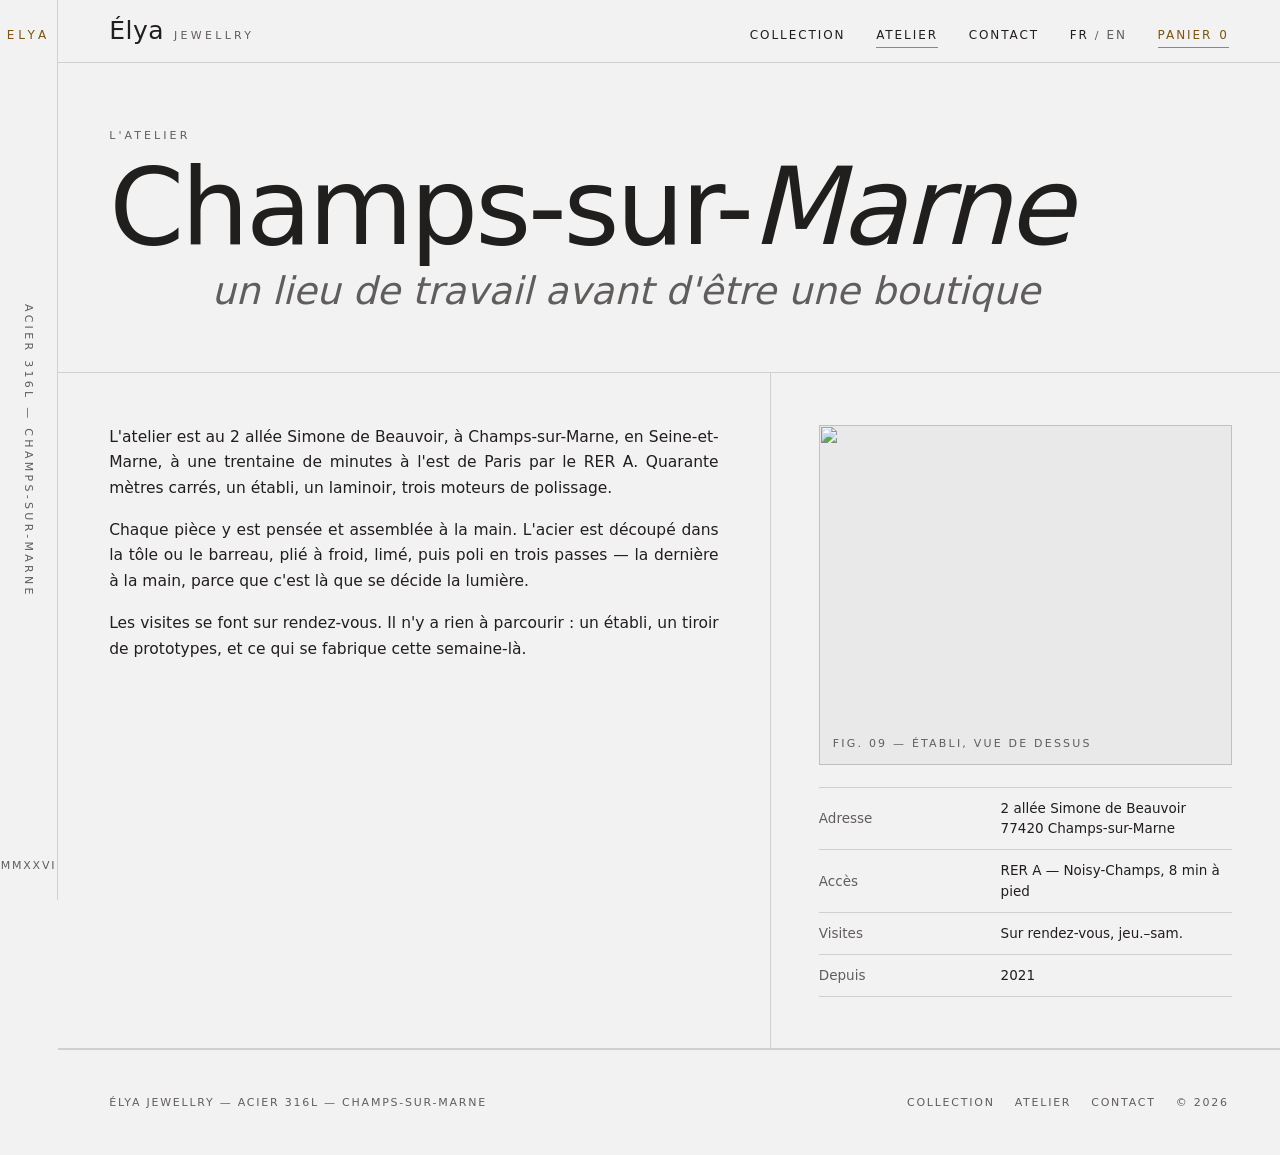
==== atelier.html @ 915ad9a4 "Corrige le contraste en descendant la rampe d'un echelon 34 passages de texte echouaient au seuil AA" ====
<!DOCTYPE html>
<html lang="fr">
<head>
  <meta charset="utf-8">
  <meta name="viewport" content="width=device-width, initial-scale=1">
  <title>L'atelier de Champs-sur-Marne — Élya Jewellry</title>
  <meta name="description" content="Quarante mètres carrés et un établi à Champs-sur-Marne : découpe, pliage à froid, limage et trois passes de polissage. Visites sur rendez-vous.">
  <link rel="stylesheet" href="styles.css">
</head>
<body>
  <div style="display: flex; min-height: 100vh; background: var(--color-bg); color: var(--color-text); font-family: var(--font-body); position: relative; overflow-x: hidden;">
    <aside style="width: 58px; flex: 0 0 58px; border-right: 1px solid var(--color-divider); position: sticky; top: 0px; height: 100vh; display: flex; flex-direction: column; align-items: center; justify-content: space-between; padding: 26px 0px;" data-rail="">
      <span style="font-family: var(--font-heading); font-size: 12px; letter-spacing: 0.34em; text-transform: uppercase; color: var(--color-accent-700); font-feature-settings: &quot;tnum&quot;;">ELYA</span>
      <span data-en="Steel 316L — Champs-sur-Marne" style="writing-mode: vertical-rl; font-size: 11px; letter-spacing: 0.3em; text-transform: uppercase; color: var(--color-neutral-700);">Acier 316L — Champs-sur-Marne</span>
      <span style="font-size: 11px; letter-spacing: 0.16em; color: var(--color-neutral-700); font-feature-settings: &quot;tnum&quot;;">MMXXVI</span>
    </aside>
    <div style="flex: 1 1 auto; min-width: 0px;">
      <header style="position: sticky; top: 0px; z-index: 30; background: var(--color-bg); border-bottom: 1px solid var(--color-divider); display: flex; align-items: baseline; justify-content: space-between; gap: 18px; padding: 18px clamp(16px, 4vw, 54px) 14px; flex-wrap: wrap;">
        <a href="index.html" style="font-family: var(--font-heading); font-weight: 500; font-size: clamp(19px, 2.2vw, 25px); letter-spacing: 0.02em; color: var(--color-text); line-height: 1;">Élya<span style="font-family: var(--font-body); font-size: 11px; letter-spacing: 0.3em; text-transform: uppercase; color: var(--color-neutral-700); margin-left: 10px;">Jewellry</span></a>
        <nav style="display: flex; align-items: baseline; gap: clamp(14px, 2.4vw, 34px); font-size: 12px; letter-spacing: 0.16em; text-transform: uppercase; flex-wrap: wrap;">
          <a href="collection.html" data-en="Collection" style="color: var(--color-text);" data-nav="collection">Collection</a>
          <a href="atelier.html" data-en="Workshop" style="color: var(--color-text);" data-nav="atelier" data-active="">Atelier</a>
          <a href="contact.html" data-en="Contact" style="color: var(--color-text);" data-nav="contact">Contact</a>
          <span style="display: inline-flex; gap: 6px; align-items: baseline; color: var(--color-neutral-700);">
            <a href="#" style="color: var(--color-text);" data-lang="fr">FR</a>
            <span style="font-size: 11px;">/</span>
            <a href="#" style="color: var(--color-neutral-700);" data-lang="en">EN</a>
          </span>
          <a href="#" style="color: var(--color-accent-700); border-bottom: 1px solid var(--color-accent); padding-bottom: 2px; font-feature-settings: &quot;tnum&quot;;" data-cart-open=""><span data-en="Cart">Panier</span><span style="margin-left: 7px;" data-cart-count="">0</span></a>
        </nav>
      </header>
      <main style="animation: 0.4s ease 0s 1 normal both running elyaIn;">
        <section style="padding: clamp(30px, 5vw, 76px) clamp(16px, 4vw, 54px) 0px; border-bottom: 1px solid var(--color-divider);">
          <p data-en="The workshop" style="font-size: 11px; letter-spacing: 0.28em; text-transform: uppercase; color: var(--color-neutral-700); margin: 0px 0px 16px;">L'atelier</p>
          <h1 style="font-family: var(--font-heading); font-weight: 300; font-size: clamp(44px, 8.4vw, 122px); line-height: 0.88; letter-spacing: -0.03em; margin: 0px 0px 8px;">Champs-sur-<span style="font-style: italic;">Marne</span></h1>
          <p data-en="a place of work before a shop" style="font-family: var(--font-heading); font-style: italic; font-weight: 300; font-size: clamp(20px, 3vw, 38px); margin: 0px 0px clamp(26px, 4vw, 54px); padding-left: clamp(20px, 8vw, 130px); color: var(--color-neutral-700);">un lieu de travail avant d'être une boutique</p>
        </section>
        <section style="display: grid; grid-template-columns: repeat(12, 1fr); border-bottom: 1px solid var(--color-divider);">
          <div style="grid-column: 1 / span 7; padding: clamp(28px, 4vw, 60px) clamp(16px, 4vw, 54px); border-right: 1px solid var(--color-divider);" data-col="">
            <p data-en="The workshop sits at 2 allée Simone de Beauvoir in Champs-sur-Marne, Seine-et-Marne, some thirty minutes east of Paris on the RER A. Forty square metres, one bench, a rolling mill, three polishing motors." style="text-align: justify; hyphens: auto; font-size: 15.5px; line-height: 1.66; margin: 0px 0px 16px;">L'atelier est au 2 allée Simone de Beauvoir, à Champs-sur-Marne, en Seine-et-Marne, à une trentaine de minutes à l'est de Paris par le RER A. Quarante mètres carrés, un établi, un laminoir, trois moteurs de polissage.</p>
            <p data-en="Every piece is designed and assembled here, by hand. Steel is cut from sheet or bar, folded cold, filed, then polished in three stages — the last one by hand, because that is where the light is decided." style="text-align: justify; hyphens: auto; font-size: 15.5px; line-height: 1.66; margin: 0px 0px 16px;">Chaque pièce y est pensée et assemblée à la main. L'acier est découpé dans la tôle ou le barreau, plié à froid, limé, puis poli en trois passes — la dernière à la main, parce que c'est là que se décide la lumière.</p>
            <p data-en="Visits are by appointment. There is nothing to browse: a bench, a drawer of prototypes, and whatever is being made that week." style="text-align: justify; hyphens: auto; font-size: 15.5px; line-height: 1.66; margin: 0px;">Les visites se font sur rendez-vous. Il n'y a rien à parcourir : un établi, un tiroir de prototypes, et ce qui se fabrique cette semaine-là.</p>
          </div>
          <div style="grid-column: 8 / span 5; padding: clamp(28px, 4vw, 60px) clamp(16px, 4vw, 48px);" data-col="">
            <div style="background: var(--color-surface); position: relative; height: clamp(220px, 28vw, 340px); outline: 1px solid var(--color-divider); outline-offset: -1px; margin-bottom: 22px;">
              <div style="position: absolute; inset: 0px;"><img src="images/bench.svg" alt="" aria-hidden="true" style="display: block; width: 100%; height: 100%"></div>
              <span data-en="Fig. 09 — Bench, plan view" style="position: absolute; left: 14px; bottom: 12px; font-size: 11px; letter-spacing: 0.2em; text-transform: uppercase; color: var(--color-neutral-700);">Fig. 09 — Établi, vue de dessus</span>
            </div>
            <table style="width: 100%; border-collapse: collapse; font-size: 13.5px; font-feature-settings: &quot;tnum&quot;;">
              <tbody>
                <tr style="border-top: 1px solid var(--color-divider);"><th data-en="Address" style="text-align: left; font-weight: 400; padding: 10px 0px; color: var(--color-neutral-700); width: 44%;">Adresse</th><td style="padding: 10px 0px;">2 allée Simone de Beauvoir<br>77420 Champs-sur-Marne</td></tr>
                <tr style="border-top: 1px solid var(--color-divider);"><th data-en="Access" style="text-align: left; font-weight: 400; padding: 10px 0px; color: var(--color-neutral-700);">Accès</th><td data-en="RER A — Noisy-Champs, 8 min walk" style="padding: 10px 0px;">RER A — Noisy-Champs, 8 min à pied</td></tr>
                <tr style="border-top: 1px solid var(--color-divider);"><th data-en="Visits" style="text-align: left; font-weight: 400; padding: 10px 0px; color: var(--color-neutral-700);">Visites</th><td data-en="By appointment, Thu–Sat" style="padding: 10px 0px;">Sur rendez-vous, jeu.–sam.</td></tr>
                <tr style="border-top: 1px solid var(--color-divider); border-bottom: 1px solid var(--color-divider);"><th data-en="Since" style="text-align: left; font-weight: 400; padding: 10px 0px; color: var(--color-neutral-700);">Depuis</th><td style="padding: 10px 0px;">2021</td></tr>
              </tbody>
            </table>
          </div>
        </section>
      </main>
      <footer style="border-top: 1px solid var(--color-divider); padding: clamp(24px, 4vw, 44px) clamp(16px, 4vw, 54px); display: flex; justify-content: space-between; gap: 18px; flex-wrap: wrap; font-size: 11px; letter-spacing: 0.16em; text-transform: uppercase; color: var(--color-neutral-700);">
        <span data-en="Élya Jewellry — 316L steel — Champs-sur-Marne">Élya Jewellry — acier 316L — Champs-sur-Marne</span>
        <span style="display: flex; gap: 20px; flex-wrap: wrap;">
          <a href="collection.html" data-en="Collection" style="color: var(--color-neutral-700);">Collection</a>
          <a href="atelier.html" data-en="Workshop" style="color: var(--color-neutral-700);">Atelier</a>
          <a href="contact.html" style="color: var(--color-neutral-700);">Contact</a>
          <span style="font-feature-settings: &quot;tnum&quot;;">© 2026</span>
        </span>
      </footer>
    </div>
  </div>
  <div style="position: fixed; inset: 0px; z-index: 60; display: flex; justify-content: flex-end; background: rgba(23, 22, 20, 0.28);" data-cart="" hidden="">
    <div style="flex: 1 1 auto;" data-cart-close=""></div>
    <div style="width: min(400px, 92vw); background: var(--color-bg); border-left: 1px solid var(--color-divider); padding: 24px clamp(18px, 3vw, 30px); overflow-y: auto; box-shadow: var(--shadow-lg);">
      <div style="display: flex; justify-content: space-between; align-items: baseline; border-bottom: 1px solid var(--color-divider); padding-bottom: 12px; margin-bottom: 18px;">
        <span data-en="Cart" style="font-size: 11px; letter-spacing: 0.24em; text-transform: uppercase;">Panier</span>
        <a href="#" data-en="Close" style="font-size: 11px; letter-spacing: 0.2em; text-transform: uppercase; color: var(--color-neutral-700);" data-cart-close="">Fermer</a>
      </div>
      <p data-en="Empty for now." style="font-size: 14px; color: var(--color-neutral-700); margin: 0px;" data-cart-empty="">Vide pour l'instant.</p>
      <div data-cart-lines=""></div><div style="display: flex; justify-content: space-between; align-items: baseline; border-top: 1px solid var(--color-text); padding-top: 12px; margin-top: 4px;">
        <span data-en="Total" style="font-size: 11px; letter-spacing: 0.22em; text-transform: uppercase;">Total</span>
        <span style="font-family: var(--font-heading); font-size: 22px; font-feature-settings: &quot;tnum&quot;;" data-cart-total="">0 €</span>
      </div>
      <button class="btn btn-primary btn-block" data-en="Checkout" style="margin-top: 18px; letter-spacing: 0.14em; text-transform: uppercase; font-size: 12px; padding: 13px;">Passer commande</button>
      <p data-en="Mockup — no payment is processed." style="font-size: 11.5px; color: var(--color-neutral-700); margin: 12px 0px 0px; line-height: 1.55;">Maquette — aucun paiement n'est traité.</p>
    </div>
  </div>
  <script src="main.js" defer></script>
</body>
</html>
---- styles.css ----
/* Classical — design-system tokens and component classes. This file is the source of truth for the system's look; retune it here and see readme.md. */
/* cyrillic-ext */
@font-face {
  font-family: 'Cormorant Garamond';
  font-style: normal;
  font-weight: 400;
  font-display: swap;
  src: url("fonts/cormorant-garamond-normal-cyrillic-ext.woff2") format('woff2');
  unicode-range: U+0460-052F, U+1C80-1C8A, U+20B4, U+2DE0-2DFF, U+A640-A69F, U+FE2E-FE2F;
}
/* cyrillic */
@font-face {
  font-family: 'Cormorant Garamond';
  font-style: normal;
  font-weight: 400;
  font-display: swap;
  src: url("fonts/cormorant-garamond-normal-cyrillic.woff2") format('woff2');
  unicode-range: U+0301, U+0400-045F, U+0490-0491, U+04B0-04B1, U+2116;
}
/* vietnamese */
@font-face {
  font-family: 'Cormorant Garamond';
  font-style: normal;
  font-weight: 400;
  font-display: swap;
  src: url("fonts/cormorant-garamond-normal-vietnamese.woff2") format('woff2');
  unicode-range: U+0102-0103, U+0110-0111, U+0128-0129, U+0168-0169, U+01A0-01A1, U+01AF-01B0, U+0300-0301, U+0303-0304, U+0308-0309, U+0323, U+0329, U+1EA0-1EF9, U+20AB;
}
/* latin-ext */
@font-face {
  font-family: 'Cormorant Garamond';
  font-style: normal;
  font-weight: 400;
  font-display: swap;
  src: url("fonts/cormorant-garamond-normal-latin-ext.woff2") format('woff2');
  unicode-range: U+0100-02BA, U+02BD-02C5, U+02C7-02CC, U+02CE-02D7, U+02DD-02FF, U+0304, U+0308, U+0329, U+1D00-1DBF, U+1E00-1E9F, U+1EF2-1EFF, U+2020, U+20A0-20AB, U+20AD-20C0, U+2113, U+2C60-2C7F, U+A720-A7FF;
}
/* latin */
@font-face {
  font-family: 'Cormorant Garamond';
  font-style: normal;
  font-weight: 400;
  font-display: swap;
  src: url("fonts/cormorant-garamond-normal-latin.woff2") format('woff2');
  unicode-range: U+0000-00FF, U+0131, U+0152-0153, U+02BB-02BC, U+02C6, U+02DA, U+02DC, U+0304, U+0308, U+0329, U+2000-206F, U+20AC, U+2122, U+2191, U+2193, U+2212, U+2215, U+FEFF, U+FFFD;
}
/* cyrillic-ext */
@font-face {
  font-family: 'Cormorant Garamond';
  font-style: normal;
  font-weight: 600;
  font-display: swap;
  src: url("fonts/cormorant-garamond-normal-cyrillic-ext.woff2") format('woff2');
  unicode-range: U+0460-052F, U+1C80-1C8A, U+20B4, U+2DE0-2DFF, U+A640-A69F, U+FE2E-FE2F;
}
/* cyrillic */
@font-face {
  font-family: 'Cormorant Garamond';
  font-style: normal;
  font-weight: 600;
  font-display: swap;
  src: url("fonts/cormorant-garamond-normal-cyrillic.woff2") format('woff2');
  unicode-range: U+0301, U+0400-045F, U+0490-0491, U+04B0-04B1, U+2116;
}
/* vietnamese */
@font-face {
  font-family: 'Cormorant Garamond';
  font-style: normal;
  font-weight: 600;
  font-display: swap;
  src: url("fonts/cormorant-garamond-normal-vietnamese.woff2") format('woff2');
  unicode-range: U+0102-0103, U+0110-0111, U+0128-0129, U+0168-0169, U+01A0-01A1, U+01AF-01B0, U+0300-0301, U+0303-0304, U+0308-0309, U+0323, U+0329, U+1EA0-1EF9, U+20AB;
}
/* latin-ext */
@font-face {
  font-family: 'Cormorant Garamond';
  font-style: normal;
  font-weight: 600;
  font-display: swap;
  src: url("fonts/cormorant-garamond-normal-latin-ext.woff2") format('woff2');
  unicode-range: U+0100-02BA, U+02BD-02C5, U+02C7-02CC, U+02CE-02D7, U+02DD-02FF, U+0304, U+0308, U+0329, U+1D00-1DBF, U+1E00-1E9F, U+1EF2-1EFF, U+2020, U+20A0-20AB, U+20AD-20C0, U+2113, U+2C60-2C7F, U+A720-A7FF;
}
/* latin */
@font-face {
  font-family: 'Cormorant Garamond';
  font-style: normal;
  font-weight: 600;
  font-display: swap;
  src: url("fonts/cormorant-garamond-normal-latin.woff2") format('woff2');
  unicode-range: U+0000-00FF, U+0131, U+0152-0153, U+02BB-02BC, U+02C6, U+02DA, U+02DC, U+0304, U+0308, U+0329, U+2000-206F, U+20AC, U+2122, U+2191, U+2193, U+2212, U+2215, U+FEFF, U+FFFD;
}
/* cyrillic-ext */
@font-face {
  font-family: 'Lora';
  font-style: normal;
  font-weight: 400;
  font-display: swap;
  src: url("fonts/lora-normal-cyrillic-ext.woff2") format('woff2');
  unicode-range: U+0460-052F, U+1C80-1C8A, U+20B4, U+2DE0-2DFF, U+A640-A69F, U+FE2E-FE2F;
}
/* cyrillic */
@font-face {
  font-family: 'Lora';
  font-style: normal;
  font-weight: 400;
  font-display: swap;
  src: url("fonts/lora-normal-cyrillic.woff2") format('woff2');
  unicode-range: U+0301, U+0400-045F, U+0490-0491, U+04B0-04B1, U+2116;
}
/* math */
@font-face {
  font-family: 'Lora';
  font-style: normal;
  font-weight: 400;
  font-display: swap;
  src: url("fonts/lora-normal-math.woff2") format('woff2');
  unicode-range: U+0302-0303, U+0305, U+0307-0308, U+0310, U+0312, U+0315, U+031A, U+0326-0327, U+032C, U+032F-0330, U+0332-0333, U+0338, U+033A, U+0346, U+034D, U+0391-03A1, U+03A3-03A9, U+03B1-03C9, U+03D1, U+03D5-03D6, U+03F0-03F1, U+03F4-03F5, U+2016-2017, U+2034-2038, U+203C, U+2040, U+2043, U+2047, U+2050, U+2057, U+205F, U+2070-2071, U+2074-208E, U+2090-209C, U+20D0-20DC, U+20E1, U+20E5-20EF, U+2100-2112, U+2114-2115, U+2117-2121, U+2123-214F, U+2190, U+2192, U+2194-21AE, U+21B0-21E5, U+21F1-21F2, U+21F4-2211, U+2213-2214, U+2216-22FF, U+2308-230B, U+2310, U+2319, U+231C-2321, U+2336-237A, U+237C, U+2395, U+239B-23B7, U+23D0, U+23DC-23E1, U+2474-2475, U+25AF, U+25B3, U+25B7, U+25BD, U+25C1, U+25CA, U+25CC, U+25FB, U+266D-266F, U+27C0-27FF, U+2900-2AFF, U+2B0E-2B11, U+2B30-2B4C, U+2BFE, U+3030, U+FF5B, U+FF5D, U+1D400-1D7FF, U+1EE00-1EEFF;
}
/* symbols */
@font-face {
  font-family: 'Lora';
  font-style: normal;
  font-weight: 400;
  font-display: swap;
  src: url("fonts/lora-normal-symbols.woff2") format('woff2');
  unicode-range: U+0001-000C, U+000E-001F, U+007F-009F, U+20DD-20E0, U+20E2-20E4, U+2150-218F, U+2190, U+2192, U+2194-2199, U+21AF, U+21E6-21F0, U+21F3, U+2218-2219, U+2299, U+22C4-22C6, U+2300-243F, U+2440-244A, U+2460-24FF, U+25A0-27BF, U+2800-28FF, U+2921-2922, U+2981, U+29BF, U+29EB, U+2B00-2BFF, U+4DC0-4DFF, U+FFF9-FFFB, U+10140-1018E, U+10190-1019C, U+101A0, U+101D0-101FD, U+102E0-102FB, U+10E60-10E7E, U+1D2C0-1D2D3, U+1D2E0-1D37F, U+1F000-1F0FF, U+1F100-1F1AD, U+1F1E6-1F1FF, U+1F30D-1F30F, U+1F315, U+1F31C, U+1F31E, U+1F320-1F32C, U+1F336, U+1F378, U+1F37D, U+1F382, U+1F393-1F39F, U+1F3A7-1F3A8, U+1F3AC-1F3AF, U+1F3C2, U+1F3C4-1F3C6, U+1F3CA-1F3CE, U+1F3D4-1F3E0, U+1F3ED, U+1F3F1-1F3F3, U+1F3F5-1F3F7, U+1F408, U+1F415, U+1F41F, U+1F426, U+1F43F, U+1F441-1F442, U+1F444, U+1F446-1F449, U+1F44C-1F44E, U+1F453, U+1F46A, U+1F47D, U+1F4A3, U+1F4B0, U+1F4B3, U+1F4B9, U+1F4BB, U+1F4BF, U+1F4C8-1F4CB, U+1F4D6, U+1F4DA, U+1F4DF, U+1F4E3-1F4E6, U+1F4EA-1F4ED, U+1F4F7, U+1F4F9-1F4FB, U+1F4FD-1F4FE, U+1F503, U+1F507-1F50B, U+1F50D, U+1F512-1F513, U+1F53E-1F54A, U+1F54F-1F5FA, U+1F610, U+1F650-1F67F, U+1F687, U+1F68D, U+1F691, U+1F694, U+1F698, U+1F6AD, U+1F6B2, U+1F6B9-1F6BA, U+1F6BC, U+1F6C6-1F6CF, U+1F6D3-1F6D7, U+1F6E0-1F6EA, U+1F6F0-1F6F3, U+1F6F7-1F6FC, U+1F700-1F7FF, U+1F800-1F80B, U+1F810-1F847, U+1F850-1F859, U+1F860-1F887, U+1F890-1F8AD, U+1F8B0-1F8BB, U+1F8C0-1F8C1, U+1F900-1F90B, U+1F93B, U+1F946, U+1F984, U+1F996, U+1F9E9, U+1FA00-1FA6F, U+1FA70-1FA7C, U+1FA80-1FA89, U+1FA8F-1FAC6, U+1FACE-1FADC, U+1FADF-1FAE9, U+1FAF0-1FAF8, U+1FB00-1FBFF;
}
/* vietnamese */
@font-face {
  font-family: 'Lora';
  font-style: normal;
  font-weight: 400;
  font-display: swap;
  src: url("fonts/lora-normal-vietnamese.woff2") format('woff2');
  unicode-range: U+0102-0103, U+0110-0111, U+0128-0129, U+0168-0169, U+01A0-01A1, U+01AF-01B0, U+0300-0301, U+0303-0304, U+0308-0309, U+0323, U+0329, U+1EA0-1EF9, U+20AB;
}
/* latin-ext */
@font-face {
  font-family: 'Lora';
  font-style: normal;
  font-weight: 400;
  font-display: swap;
  src: url("fonts/lora-normal-latin-ext.woff2") format('woff2');
  unicode-range: U+0100-02BA, U+02BD-02C5, U+02C7-02CC, U+02CE-02D7, U+02DD-02FF, U+0304, U+0308, U+0329, U+1D00-1DBF, U+1E00-1E9F, U+1EF2-1EFF, U+2020, U+20A0-20AB, U+20AD-20C0, U+2113, U+2C60-2C7F, U+A720-A7FF;
}
/* latin */
@font-face {
  font-family: 'Lora';
  font-style: normal;
  font-weight: 400;
  font-display: swap;
  src: url("fonts/lora-normal-latin.woff2") format('woff2');
  unicode-range: U+0000-00FF, U+0131, U+0152-0153, U+02BB-02BC, U+02C6, U+02DA, U+02DC, U+0304, U+0308, U+0329, U+2000-206F, U+20AC, U+2122, U+2191, U+2193, U+2212, U+2215, U+FEFF, U+FFFD;
}
/* cyrillic-ext */
@font-face {
  font-family: 'Lora';
  font-style: normal;
  font-weight: 600;
  font-display: swap;
  src: url("fonts/lora-normal-cyrillic-ext.woff2") format('woff2');
  unicode-range: U+0460-052F, U+1C80-1C8A, U+20B4, U+2DE0-2DFF, U+A640-A69F, U+FE2E-FE2F;
}
/* cyrillic */
@font-face {
  font-family: 'Lora';
  font-style: normal;
  font-weight: 600;
  font-display: swap;
  src: url("fonts/lora-normal-cyrillic.woff2") format('woff2');
  unicode-range: U+0301, U+0400-045F, U+0490-0491, U+04B0-04B1, U+2116;
}
/* math */
@font-face {
  font-family: 'Lora';
  font-style: normal;
  font-weight: 600;
  font-display: swap;
  src: url("fonts/lora-normal-math.woff2") format('woff2');
  unicode-range: U+0302-0303, U+0305, U+0307-0308, U+0310, U+0312, U+0315, U+031A, U+0326-0327, U+032C, U+032F-0330, U+0332-0333, U+0338, U+033A, U+0346, U+034D, U+0391-03A1, U+03A3-03A9, U+03B1-03C9, U+03D1, U+03D5-03D6, U+03F0-03F1, U+03F4-03F5, U+2016-2017, U+2034-2038, U+203C, U+2040, U+2043, U+2047, U+2050, U+2057, U+205F, U+2070-2071, U+2074-208E, U+2090-209C, U+20D0-20DC, U+20E1, U+20E5-20EF, U+2100-2112, U+2114-2115, U+2117-2121, U+2123-214F, U+2190, U+2192, U+2194-21AE, U+21B0-21E5, U+21F1-21F2, U+21F4-2211, U+2213-2214, U+2216-22FF, U+2308-230B, U+2310, U+2319, U+231C-2321, U+2336-237A, U+237C, U+2395, U+239B-23B7, U+23D0, U+23DC-23E1, U+2474-2475, U+25AF, U+25B3, U+25B7, U+25BD, U+25C1, U+25CA, U+25CC, U+25FB, U+266D-266F, U+27C0-27FF, U+2900-2AFF, U+2B0E-2B11, U+2B30-2B4C, U+2BFE, U+3030, U+FF5B, U+FF5D, U+1D400-1D7FF, U+1EE00-1EEFF;
}
/* symbols */
@font-face {
  font-family: 'Lora';
  font-style: normal;
  font-weight: 600;
  font-display: swap;
  src: url("fonts/lora-normal-symbols.woff2") format('woff2');
  unicode-range: U+0001-000C, U+000E-001F, U+007F-009F, U+20DD-20E0, U+20E2-20E4, U+2150-218F, U+2190, U+2192, U+2194-2199, U+21AF, U+21E6-21F0, U+21F3, U+2218-2219, U+2299, U+22C4-22C6, U+2300-243F, U+2440-244A, U+2460-24FF, U+25A0-27BF, U+2800-28FF, U+2921-2922, U+2981, U+29BF, U+29EB, U+2B00-2BFF, U+4DC0-4DFF, U+FFF9-FFFB, U+10140-1018E, U+10190-1019C, U+101A0, U+101D0-101FD, U+102E0-102FB, U+10E60-10E7E, U+1D2C0-1D2D3, U+1D2E0-1D37F, U+1F000-1F0FF, U+1F100-1F1AD, U+1F1E6-1F1FF, U+1F30D-1F30F, U+1F315, U+1F31C, U+1F31E, U+1F320-1F32C, U+1F336, U+1F378, U+1F37D, U+1F382, U+1F393-1F39F, U+1F3A7-1F3A8, U+1F3AC-1F3AF, U+1F3C2, U+1F3C4-1F3C6, U+1F3CA-1F3CE, U+1F3D4-1F3E0, U+1F3ED, U+1F3F1-1F3F3, U+1F3F5-1F3F7, U+1F408, U+1F415, U+1F41F, U+1F426, U+1F43F, U+1F441-1F442, U+1F444, U+1F446-1F449, U+1F44C-1F44E, U+1F453, U+1F46A, U+1F47D, U+1F4A3, U+1F4B0, U+1F4B3, U+1F4B9, U+1F4BB, U+1F4BF, U+1F4C8-1F4CB, U+1F4D6, U+1F4DA, U+1F4DF, U+1F4E3-1F4E6, U+1F4EA-1F4ED, U+1F4F7, U+1F4F9-1F4FB, U+1F4FD-1F4FE, U+1F503, U+1F507-1F50B, U+1F50D, U+1F512-1F513, U+1F53E-1F54A, U+1F54F-1F5FA, U+1F610, U+1F650-1F67F, U+1F687, U+1F68D, U+1F691, U+1F694, U+1F698, U+1F6AD, U+1F6B2, U+1F6B9-1F6BA, U+1F6BC, U+1F6C6-1F6CF, U+1F6D3-1F6D7, U+1F6E0-1F6EA, U+1F6F0-1F6F3, U+1F6F7-1F6FC, U+1F700-1F7FF, U+1F800-1F80B, U+1F810-1F847, U+1F850-1F859, U+1F860-1F887, U+1F890-1F8AD, U+1F8B0-1F8BB, U+1F8C0-1F8C1, U+1F900-1F90B, U+1F93B, U+1F946, U+1F984, U+1F996, U+1F9E9, U+1FA00-1FA6F, U+1FA70-1FA7C, U+1FA80-1FA89, U+1FA8F-1FAC6, U+1FACE-1FADC, U+1FADF-1FAE9, U+1FAF0-1FAF8, U+1FB00-1FBFF;
}
/* vietnamese */
@font-face {
  font-family: 'Lora';
  font-style: normal;
  font-weight: 600;
  font-display: swap;
  src: url("fonts/lora-normal-vietnamese.woff2") format('woff2');
  unicode-range: U+0102-0103, U+0110-0111, U+0128-0129, U+0168-0169, U+01A0-01A1, U+01AF-01B0, U+0300-0301, U+0303-0304, U+0308-0309, U+0323, U+0329, U+1EA0-1EF9, U+20AB;
}
/* latin-ext */
@font-face {
  font-family: 'Lora';
  font-style: normal;
  font-weight: 600;
  font-display: swap;
  src: url("fonts/lora-normal-latin-ext.woff2") format('woff2');
  unicode-range: U+0100-02BA, U+02BD-02C5, U+02C7-02CC, U+02CE-02D7, U+02DD-02FF, U+0304, U+0308, U+0329, U+1D00-1DBF, U+1E00-1E9F, U+1EF2-1EFF, U+2020, U+20A0-20AB, U+20AD-20C0, U+2113, U+2C60-2C7F, U+A720-A7FF;
}
/* latin */
@font-face {
  font-family: 'Lora';
  font-style: normal;
  font-weight: 600;
  font-display: swap;
  src: url("fonts/lora-normal-latin.woff2") format('woff2');
  unicode-range: U+0000-00FF, U+0131, U+0152-0153, U+02BB-02BC, U+02C6, U+02DA, U+02DC, U+0304, U+0308, U+0329, U+2000-206F, U+20AC, U+2122, U+2191, U+2193, U+2212, U+2215, U+FEFF, U+FFFD;
}


:root {
  --color-bg: #f3f2f2;
  --color-surface: #eae9e9;
  --color-text: #201f1d;
  --color-accent: #b68235;
  --color-accent-2: #ac803e;
  --color-divider: color-mix(in srgb, #201f1d 16%, transparent);

  /* Tonal ramps — generated in OKLCH on one shared lightness scale, so the
     same step of any role matches the others in visual value. */
  --color-neutral-100: #f8f4f4;
  --color-neutral-200: #eae7e7;
  --color-neutral-300: #d7d3d3;
  --color-neutral-400: #bab6b6;
  --color-neutral-500: #9b9797;
  --color-neutral-600: #7d7979;
  --color-neutral-700: #605d5d;
  --color-neutral-800: #444141;
  --color-neutral-900: #2d2b2b;

  --color-accent-100: #fff3e4;
  --color-accent-200: #ffe3bf;
  --color-accent-300: #facb8d;
  --color-accent-400: #e1ad66;
  --color-accent-500: #c28d41;
  --color-accent-600: #a06f24;
  --color-accent-700: #7d5411;
  --color-accent-800: #5a3b0a;
  --color-accent-900: #3a270d;

  --color-accent-2-100: #fff3e4;
  --color-accent-2-200: #ffe3be;
  --color-accent-2-300: #f5cd96;
  --color-accent-2-400: #dbaf70;
  --color-accent-2-500: #bc8f4e;
  --color-accent-2-600: #9b7232;
  --color-accent-2-700: #79561f;
  --color-accent-2-800: #573d14;
  --color-accent-2-900: #382810;

  --font-heading: "Cormorant Garamond", system-ui, sans-serif;
  --font-heading-weight: 600; /* review round 3: bold retired — semibold is the
     interface headings' ceiling (they need the weight at small sizes); display
     text goes lighter still, to the normal cut (see the deck) */
  --font-body: "Lora", system-ui, sans-serif;

  --space-1: 4.6px;
  --space-2: 9.2px;
  --space-3: 13.8px;
  --space-4: 18.4px;
  --space-6: 27.6px;
  --space-8: 36.8px;

  --radius-sm: 2px;
  --radius-md: 4px;
  --radius-lg: 7px;

  /* Elevation — derived from the ground: soft ink-tinted shadows on a
     light theme, a hairline edge + ambient darkness on a dark one. */
  --shadow-sm: 0 1px 2px color-mix(in srgb, #2d2b2b 14%, transparent);
  --shadow-md: 0 3px 10px color-mix(in srgb, #2d2b2b 16%, transparent);
  --shadow-lg: 0 12px 32px color-mix(in srgb, #2d2b2b 22%, transparent);
}

body {
  background: var(--color-bg);
  color: var(--color-text);
  font-family: var(--font-body);
}
h1, h2, h3, h4 { font-family: var(--font-heading); font-weight: var(--font-heading-weight); }

.plate{filter:sepia(0.22) saturate(0.82) contrast(1.05);box-sizing:border-box;
  border:6px solid var(--color-surface);outline:1px solid var(--color-divider)}

/* ══════════════════════════════════════════════════════════════════════════
   Components — built with the tokens above. Plain CSS
   on plain HTML: no JavaScript, no build step. Each class is documented in
   readme.md and demonstrated in foundations/ and components/.
   ══════════════════════════════════════════════════════════════════════ */

*, *::before, *::after { box-sizing: border-box; }
body { margin: 0; font-size: 15px; line-height: 1.55; font-weight: 400; }
h1, h2, h3, h4, h5, h6 {
  font-family: var(--font-heading); font-weight: var(--font-heading-weight);
  line-height: 1.12; letter-spacing: -0.015em; margin: 0 0 var(--space-2);
}
h1 { font-size: 42px; }
h2 { font-size: 32px; }
h3 { font-size: 25px; }
h4 { font-size: 20px; }
h5 { font-size: 16px; }
h6 { font-size: 13px; }
h6 { letter-spacing: 0.08em; text-transform: uppercase; }
p { margin: 0 0 var(--space-3); }
a { color: var(--color-accent); text-underline-offset: 3px; }
img { display: block; max-width: 100%; }
figure { margin: 0; }
figcaption {
  font-size: 11px; margin-top: var(--space-1);
  color: color-mix(in srgb, var(--color-text) 55%, transparent);
}
.text-muted { color: color-mix(in srgb, var(--color-text) 55%, transparent); }
:focus { outline: none; }
:focus-visible { outline: 2px solid var(--color-accent); outline-offset: 2px; }
::selection { background: color-mix(in srgb, var(--color-accent) 30%, transparent); }

/* — rules — */
.hr {
  height: 1px; border: 0; margin: var(--space-4) 0;
  background: var(--color-divider);
}

/* — buttons — */
.btn {
  display: inline-flex; align-items: center; justify-content: center; gap: 6px;
  cursor: pointer; text-decoration: none;
  font-family: var(--font-heading); font-weight: var(--font-heading-weight);
  font-size: 14px; line-height: 1.2; color: var(--color-text); /* matches the .input's 14px —
     the pair sits side by side in sign-up rows */
  background: transparent; border: 1px solid transparent;
  padding: var(--space-2) calc(var(--space-3) * 1.2);
  border-radius: var(--radius-md);
}
.btn svg { display: block; }
.btn:disabled { opacity: 0.45; cursor: not-allowed; }
/* Le trait reste le laiton de marque ; le libellé descend à l'échelon 700.
   #b68235 ne mesure que 3,02:1 — assez pour une bordure d'1px, pas pour du
   texte de 14px. La règle générale : le laiton trace, l'échelon 700 écrit. */
.btn-primary { color: var(--color-accent-700); border-color: var(--color-accent); }
.btn-primary:hover { background: color-mix(in srgb, var(--color-accent) 12%, transparent); }
.btn-primary:active { background: color-mix(in srgb, var(--color-accent) 22%, transparent); }
.btn-secondary { border-color: var(--color-divider); }
.btn-secondary:hover { background: color-mix(in srgb, var(--color-text) 7%, transparent); }
.btn-secondary:active { background: color-mix(in srgb, var(--color-text) 14%, transparent); }
.btn-ghost { color: var(--color-accent); padding-inline: var(--space-1); }
.btn-ghost:hover { background: color-mix(in srgb, var(--color-accent) 10%, transparent); }
.btn-ghost:active { background: color-mix(in srgb, var(--color-accent) 18%, transparent); }
.btn-icon { width: 36px; height: 36px; padding: 0; }
.btn-block { width: 100%; margin-top: var(--space-2); }

/* — forms — */
.field > label {
  display: block; font-size: 12px; margin-bottom: 5px;
  color: color-mix(in srgb, var(--color-text) 70%, transparent);
}
.input {
  width: 100%; min-height: 36px; padding: 6px 10px; font: inherit;
  font-size: 14px; color: var(--color-text); caret-color: var(--color-accent-700);
  background: transparent;
  border: 1px solid var(--color-divider); border-radius: var(--radius-md);
}
.input:hover { border-color: color-mix(in srgb, var(--color-text) 45%, transparent); }
.input:focus-visible { border-color: var(--color-accent); outline-offset: 0; }
textarea.input { min-height: 90px; resize: vertical; }
.radio { display: inline-flex; align-items: center; gap: 8px; cursor: pointer; font-size: 14px; }
.radio input, .seg-opt input {
  position: absolute; opacity: 0; width: 0; height: 0; pointer-events: none;
}
.radio .dot {
  width: 16px; height: 16px; flex: none; border-radius: 50%;
  border: 1.5px solid var(--color-divider);
}
.radio:hover .dot { border-color: var(--color-accent); }
.radio input:checked + .dot {
  border-color: var(--color-accent); background: var(--color-accent);
  box-shadow: inset 0 0 0 4px var(--color-bg);
}
.radio input:focus-visible + .dot { outline: 2px solid var(--color-accent); outline-offset: 2px; }
.seg {
  display: inline-flex; overflow: hidden;
  border: 1px solid var(--color-divider); border-radius: var(--radius-md);
}
.seg-opt {
  display: inline-flex; align-items: center; gap: 6px;
  padding: 7px 12px; font-size: 13px; cursor: pointer;
}
.seg-opt + .seg-opt { border-left: 1px solid var(--color-divider); }
.seg-opt:has(input:checked) { color: var(--color-accent); box-shadow: inset 0 0 0 1px var(--color-accent); }
.seg-opt:not(:has(input:checked)):hover { background: color-mix(in srgb, var(--color-text) 7%, transparent); }
.seg-opt:has(input:focus-visible) { outline: 2px solid var(--color-accent); outline-offset: -2px; }

/* — cards — */
.card {
  display: flex; flex-direction: column; gap: var(--space-2);
  padding: var(--space-3); border-radius: var(--radius-md); background: transparent; border: 1px solid var(--color-divider);
}
.card-kicker { font-size: 10px; letter-spacing: 0.1em; text-transform: uppercase; color: var(--color-accent); }
.card-title {
  font-family: var(--font-heading); font-weight: var(--font-heading-weight);
  font-size: 17px; line-height: 1.2;
}
.card-body { margin: 0; font-size: 13px; opacity: 0.8; flex: 1; }
.card-meta {
  display: flex; align-items: center; gap: 6px; font-size: 11px;
  color: color-mix(in srgb, var(--color-text) 50%, transparent);
}
.elev-sm { box-shadow: var(--shadow-sm); }
.elev-md { box-shadow: var(--shadow-md); }
.elev-lg { box-shadow: var(--shadow-lg); }

/* — tags — */
.tag {
  display: inline-flex; align-items: center; font-size: 11px;
  letter-spacing: 0.02em; padding: 3px 10px;
  border-radius: calc(var(--radius-md) * 0.75);
}
.tag-accent { background: var(--color-accent-100); color: var(--color-accent-800); }
.tag-accent-2 { background: var(--color-accent-2-100); color: var(--color-accent-2-800); }
.tag-neutral { background: var(--color-neutral-100); color: var(--color-neutral-800); }
.tag-outline { border: 1px solid var(--color-accent); color: var(--color-accent); }

/* — navigation — */
.nav {
  display: flex; align-items: center; gap: var(--space-4);
  padding: var(--space-3) var(--space-4);
  border-bottom: 1px solid var(--color-divider);
}
.nav-brand {
  font-family: var(--font-heading); font-weight: var(--font-heading-weight);
  font-size: 18px; margin-right: auto;
}
.nav a { color: inherit; text-decoration: none; font-size: 14px; }
.nav a:hover, .nav a[aria-current='page'] { color: var(--color-accent); }

/* — tables — */
.table { width: 100%; border-collapse: collapse; font-size: 14px; }
.table th {
  text-align: left; font-size: 11px; letter-spacing: 0.08em; text-transform: uppercase;
  color: color-mix(in srgb, var(--color-text) 60%, transparent);
  padding: var(--space-2); border-bottom: 1px solid var(--color-divider);
}
.table td {
  padding: var(--space-2);
  border-bottom: 1px solid var(--color-divider);
}
.table tbody tr:hover { background: color-mix(in srgb, var(--color-text) 4%, transparent); }

/* — dialog — */
.dialog-backdrop {
  position: fixed; inset: 0; display: grid; place-items: center;
  padding: var(--space-4);
  background: color-mix(in srgb, var(--color-neutral-900) 50%, transparent);
}
.dialog {
  width: min(440px, 100%); display: flex; flex-direction: column; gap: var(--space-3);
  padding: var(--space-4); border-radius: var(--radius-lg);
  background: var(--color-surface); box-shadow: var(--shadow-lg); border: 1px solid var(--color-divider);
}
.dialog-title {
  font-family: var(--font-heading); font-weight: var(--font-heading-weight);
  font-size: 20px;
}
.dialog-body { font-size: 14px; opacity: 0.85; }
.dialog-actions { display: flex; justify-content: flex-end; gap: var(--space-2); margin-top: var(--space-2); }


/* cyrillic-ext */
@font-face {
  font-family: 'Cormorant Garamond';
  font-style: italic;
  font-weight: 300;
  font-display: swap;
  src: url("fonts/cormorant-garamond-italic-cyrillic-ext.woff2") format('woff2');
  unicode-range: U+0460-052F, U+1C80-1C8A, U+20B4, U+2DE0-2DFF, U+A640-A69F, U+FE2E-FE2F;
}
/* cyrillic */
@font-face {
  font-family: 'Cormorant Garamond';
  font-style: italic;
  font-weight: 300;
  font-display: swap;
  src: url("fonts/cormorant-garamond-italic-cyrillic.woff2") format('woff2');
  unicode-range: U+0301, U+0400-045F, U+0490-0491, U+04B0-04B1, U+2116;
}
/* vietnamese */
@font-face {
  font-family: 'Cormorant Garamond';
  font-style: italic;
  font-weight: 300;
  font-display: swap;
  src: url("fonts/cormorant-garamond-italic-vietnamese.woff2") format('woff2');
  unicode-range: U+0102-0103, U+0110-0111, U+0128-0129, U+0168-0169, U+01A0-01A1, U+01AF-01B0, U+0300-0301, U+0303-0304, U+0308-0309, U+0323, U+0329, U+1EA0-1EF9, U+20AB;
}
/* latin-ext */
@font-face {
  font-family: 'Cormorant Garamond';
  font-style: italic;
  font-weight: 300;
  font-display: swap;
  src: url("fonts/cormorant-garamond-italic-latin-ext.woff2") format('woff2');
  unicode-range: U+0100-02BA, U+02BD-02C5, U+02C7-02CC, U+02CE-02D7, U+02DD-02FF, U+0304, U+0308, U+0329, U+1D00-1DBF, U+1E00-1E9F, U+1EF2-1EFF, U+2020, U+20A0-20AB, U+20AD-20C0, U+2113, U+2C60-2C7F, U+A720-A7FF;
}
/* latin */
@font-face {
  font-family: 'Cormorant Garamond';
  font-style: italic;
  font-weight: 300;
  font-display: swap;
  src: url("fonts/cormorant-garamond-italic-latin.woff2") format('woff2');
  unicode-range: U+0000-00FF, U+0131, U+0152-0153, U+02BB-02BC, U+02C6, U+02DA, U+02DC, U+0304, U+0308, U+0329, U+2000-206F, U+20AC, U+2122, U+2191, U+2193, U+2212, U+2215, U+FEFF, U+FFFD;
}
/* cyrillic-ext */
@font-face {
  font-family: 'Cormorant Garamond';
  font-style: italic;
  font-weight: 400;
  font-display: swap;
  src: url("fonts/cormorant-garamond-italic-cyrillic-ext.woff2") format('woff2');
  unicode-range: U+0460-052F, U+1C80-1C8A, U+20B4, U+2DE0-2DFF, U+A640-A69F, U+FE2E-FE2F;
}
/* cyrillic */
@font-face {
  font-family: 'Cormorant Garamond';
  font-style: italic;
  font-weight: 400;
  font-display: swap;
  src: url("fonts/cormorant-garamond-italic-cyrillic.woff2") format('woff2');
  unicode-range: U+0301, U+0400-045F, U+0490-0491, U+04B0-04B1, U+2116;
}
/* vietnamese */
@font-face {
  font-family: 'Cormorant Garamond';
  font-style: italic;
  font-weight: 400;
  font-display: swap;
  src: url("fonts/cormorant-garamond-italic-vietnamese.woff2") format('woff2');
  unicode-range: U+0102-0103, U+0110-0111, U+0128-0129, U+0168-0169, U+01A0-01A1, U+01AF-01B0, U+0300-0301, U+0303-0304, U+0308-0309, U+0323, U+0329, U+1EA0-1EF9, U+20AB;
}
/* latin-ext */
@font-face {
  font-family: 'Cormorant Garamond';
  font-style: italic;
  font-weight: 400;
  font-display: swap;
  src: url("fonts/cormorant-garamond-italic-latin-ext.woff2") format('woff2');
  unicode-range: U+0100-02BA, U+02BD-02C5, U+02C7-02CC, U+02CE-02D7, U+02DD-02FF, U+0304, U+0308, U+0329, U+1D00-1DBF, U+1E00-1E9F, U+1EF2-1EFF, U+2020, U+20A0-20AB, U+20AD-20C0, U+2113, U+2C60-2C7F, U+A720-A7FF;
}
/* latin */
@font-face {
  font-family: 'Cormorant Garamond';
  font-style: italic;
  font-weight: 400;
  font-display: swap;
  src: url("fonts/cormorant-garamond-italic-latin.woff2") format('woff2');
  unicode-range: U+0000-00FF, U+0131, U+0152-0153, U+02BB-02BC, U+02C6, U+02DA, U+02DC, U+0304, U+0308, U+0329, U+2000-206F, U+20AC, U+2122, U+2191, U+2193, U+2212, U+2215, U+FEFF, U+FFFD;
}
/* cyrillic-ext */
@font-face {
  font-family: 'Cormorant Garamond';
  font-style: normal;
  font-weight: 300;
  font-display: swap;
  src: url("fonts/cormorant-garamond-normal-cyrillic-ext.woff2") format('woff2');
  unicode-range: U+0460-052F, U+1C80-1C8A, U+20B4, U+2DE0-2DFF, U+A640-A69F, U+FE2E-FE2F;
}
/* cyrillic */
@font-face {
  font-family: 'Cormorant Garamond';
  font-style: normal;
  font-weight: 300;
  font-display: swap;
  src: url("fonts/cormorant-garamond-normal-cyrillic.woff2") format('woff2');
  unicode-range: U+0301, U+0400-045F, U+0490-0491, U+04B0-04B1, U+2116;
}
/* vietnamese */
@font-face {
  font-family: 'Cormorant Garamond';
  font-style: normal;
  font-weight: 300;
  font-display: swap;
  src: url("fonts/cormorant-garamond-normal-vietnamese.woff2") format('woff2');
  unicode-range: U+0102-0103, U+0110-0111, U+0128-0129, U+0168-0169, U+01A0-01A1, U+01AF-01B0, U+0300-0301, U+0303-0304, U+0308-0309, U+0323, U+0329, U+1EA0-1EF9, U+20AB;
}
/* latin-ext */
@font-face {
  font-family: 'Cormorant Garamond';
  font-style: normal;
  font-weight: 300;
  font-display: swap;
  src: url("fonts/cormorant-garamond-normal-latin-ext.woff2") format('woff2');
  unicode-range: U+0100-02BA, U+02BD-02C5, U+02C7-02CC, U+02CE-02D7, U+02DD-02FF, U+0304, U+0308, U+0329, U+1D00-1DBF, U+1E00-1E9F, U+1EF2-1EFF, U+2020, U+20A0-20AB, U+20AD-20C0, U+2113, U+2C60-2C7F, U+A720-A7FF;
}
/* latin */
@font-face {
  font-family: 'Cormorant Garamond';
  font-style: normal;
  font-weight: 300;
  font-display: swap;
  src: url("fonts/cormorant-garamond-normal-latin.woff2") format('woff2');
  unicode-range: U+0000-00FF, U+0131, U+0152-0153, U+02BB-02BC, U+02C6, U+02DA, U+02DC, U+0304, U+0308, U+0329, U+2000-206F, U+20AC, U+2122, U+2191, U+2193, U+2212, U+2215, U+FEFF, U+FFFD;
}
/* cyrillic-ext */
@font-face {
  font-family: 'Cormorant Garamond';
  font-style: normal;
  font-weight: 400;
  font-display: swap;
  src: url("fonts/cormorant-garamond-normal-cyrillic-ext.woff2") format('woff2');
  unicode-range: U+0460-052F, U+1C80-1C8A, U+20B4, U+2DE0-2DFF, U+A640-A69F, U+FE2E-FE2F;
}
/* cyrillic */
@font-face {
  font-family: 'Cormorant Garamond';
  font-style: normal;
  font-weight: 400;
  font-display: swap;
  src: url("fonts/cormorant-garamond-normal-cyrillic.woff2") format('woff2');
  unicode-range: U+0301, U+0400-045F, U+0490-0491, U+04B0-04B1, U+2116;
}
/* vietnamese */
@font-face {
  font-family: 'Cormorant Garamond';
  font-style: normal;
  font-weight: 400;
  font-display: swap;
  src: url("fonts/cormorant-garamond-normal-vietnamese.woff2") format('woff2');
  unicode-range: U+0102-0103, U+0110-0111, U+0128-0129, U+0168-0169, U+01A0-01A1, U+01AF-01B0, U+0300-0301, U+0303-0304, U+0308-0309, U+0323, U+0329, U+1EA0-1EF9, U+20AB;
}
/* latin-ext */
@font-face {
  font-family: 'Cormorant Garamond';
  font-style: normal;
  font-weight: 400;
  font-display: swap;
  src: url("fonts/cormorant-garamond-normal-latin-ext.woff2") format('woff2');
  unicode-range: U+0100-02BA, U+02BD-02C5, U+02C7-02CC, U+02CE-02D7, U+02DD-02FF, U+0304, U+0308, U+0329, U+1D00-1DBF, U+1E00-1E9F, U+1EF2-1EFF, U+2020, U+20A0-20AB, U+20AD-20C0, U+2113, U+2C60-2C7F, U+A720-A7FF;
}
/* latin */
@font-face {
  font-family: 'Cormorant Garamond';
  font-style: normal;
  font-weight: 400;
  font-display: swap;
  src: url("fonts/cormorant-garamond-normal-latin.woff2") format('woff2');
  unicode-range: U+0000-00FF, U+0131, U+0152-0153, U+02BB-02BC, U+02C6, U+02DA, U+02DC, U+0304, U+0308, U+0329, U+2000-206F, U+20AC, U+2122, U+2191, U+2193, U+2212, U+2215, U+FEFF, U+FFFD;
}
/* cyrillic-ext */
@font-face {
  font-family: 'Cormorant Garamond';
  font-style: normal;
  font-weight: 500;
  font-display: swap;
  src: url("fonts/cormorant-garamond-normal-cyrillic-ext.woff2") format('woff2');
  unicode-range: U+0460-052F, U+1C80-1C8A, U+20B4, U+2DE0-2DFF, U+A640-A69F, U+FE2E-FE2F;
}
/* cyrillic */
@font-face {
  font-family: 'Cormorant Garamond';
  font-style: normal;
  font-weight: 500;
  font-display: swap;
  src: url("fonts/cormorant-garamond-normal-cyrillic.woff2") format('woff2');
  unicode-range: U+0301, U+0400-045F, U+0490-0491, U+04B0-04B1, U+2116;
}
/* vietnamese */
@font-face {
  font-family: 'Cormorant Garamond';
  font-style: normal;
  font-weight: 500;
  font-display: swap;
  src: url("fonts/cormorant-garamond-normal-vietnamese.woff2") format('woff2');
  unicode-range: U+0102-0103, U+0110-0111, U+0128-0129, U+0168-0169, U+01A0-01A1, U+01AF-01B0, U+0300-0301, U+0303-0304, U+0308-0309, U+0323, U+0329, U+1EA0-1EF9, U+20AB;
}
/* latin-ext */
@font-face {
  font-family: 'Cormorant Garamond';
  font-style: normal;
  font-weight: 500;
  font-display: swap;
  src: url("fonts/cormorant-garamond-normal-latin-ext.woff2") format('woff2');
  unicode-range: U+0100-02BA, U+02BD-02C5, U+02C7-02CC, U+02CE-02D7, U+02DD-02FF, U+0304, U+0308, U+0329, U+1D00-1DBF, U+1E00-1E9F, U+1EF2-1EFF, U+2020, U+20A0-20AB, U+20AD-20C0, U+2113, U+2C60-2C7F, U+A720-A7FF;
}
/* latin */
@font-face {
  font-family: 'Cormorant Garamond';
  font-style: normal;
  font-weight: 500;
  font-display: swap;
  src: url("fonts/cormorant-garamond-normal-latin.woff2") format('woff2');
  unicode-range: U+0000-00FF, U+0131, U+0152-0153, U+02BB-02BC, U+02C6, U+02DA, U+02DC, U+0304, U+0308, U+0329, U+2000-206F, U+20AC, U+2122, U+2191, U+2193, U+2212, U+2215, U+FEFF, U+FFFD;
}
/* cyrillic-ext */
@font-face {
  font-family: 'Cormorant Garamond';
  font-style: normal;
  font-weight: 600;
  font-display: swap;
  src: url("fonts/cormorant-garamond-normal-cyrillic-ext.woff2") format('woff2');
  unicode-range: U+0460-052F, U+1C80-1C8A, U+20B4, U+2DE0-2DFF, U+A640-A69F, U+FE2E-FE2F;
}
/* cyrillic */
@font-face {
  font-family: 'Cormorant Garamond';
  font-style: normal;
  font-weight: 600;
  font-display: swap;
  src: url("fonts/cormorant-garamond-normal-cyrillic.woff2") format('woff2');
  unicode-range: U+0301, U+0400-045F, U+0490-0491, U+04B0-04B1, U+2116;
}
/* vietnamese */
@font-face {
  font-family: 'Cormorant Garamond';
  font-style: normal;
  font-weight: 600;
  font-display: swap;
  src: url("fonts/cormorant-garamond-normal-vietnamese.woff2") format('woff2');
  unicode-range: U+0102-0103, U+0110-0111, U+0128-0129, U+0168-0169, U+01A0-01A1, U+01AF-01B0, U+0300-0301, U+0303-0304, U+0308-0309, U+0323, U+0329, U+1EA0-1EF9, U+20AB;
}
/* latin-ext */
@font-face {
  font-family: 'Cormorant Garamond';
  font-style: normal;
  font-weight: 600;
  font-display: swap;
  src: url("fonts/cormorant-garamond-normal-latin-ext.woff2") format('woff2');
  unicode-range: U+0100-02BA, U+02BD-02C5, U+02C7-02CC, U+02CE-02D7, U+02DD-02FF, U+0304, U+0308, U+0329, U+1D00-1DBF, U+1E00-1E9F, U+1EF2-1EFF, U+2020, U+20A0-20AB, U+20AD-20C0, U+2113, U+2C60-2C7F, U+A720-A7FF;
}
/* latin */
@font-face {
  font-family: 'Cormorant Garamond';
  font-style: normal;
  font-weight: 600;
  font-display: swap;
  src: url("fonts/cormorant-garamond-normal-latin.woff2") format('woff2');
  unicode-range: U+0000-00FF, U+0131, U+0152-0153, U+02BB-02BC, U+02C6, U+02DA, U+02DC, U+0304, U+0308, U+0329, U+2000-206F, U+20AC, U+2122, U+2191, U+2193, U+2212, U+2215, U+FEFF, U+FFFD;
}
/* cyrillic-ext */
@font-face {
  font-family: 'Lora';
  font-style: italic;
  font-weight: 400;
  font-display: swap;
  src: url("fonts/lora-italic-cyrillic-ext.woff2") format('woff2');
  unicode-range: U+0460-052F, U+1C80-1C8A, U+20B4, U+2DE0-2DFF, U+A640-A69F, U+FE2E-FE2F;
}
/* cyrillic */
@font-face {
  font-family: 'Lora';
  font-style: italic;
  font-weight: 400;
  font-display: swap;
  src: url("fonts/lora-italic-cyrillic.woff2") format('woff2');
  unicode-range: U+0301, U+0400-045F, U+0490-0491, U+04B0-04B1, U+2116;
}
/* math */
@font-face {
  font-family: 'Lora';
  font-style: italic;
  font-weight: 400;
  font-display: swap;
  src: url("fonts/lora-italic-math.woff2") format('woff2');
  unicode-range: U+0302-0303, U+0305, U+0307-0308, U+0310, U+0312, U+0315, U+031A, U+0326-0327, U+032C, U+032F-0330, U+0332-0333, U+0338, U+033A, U+0346, U+034D, U+0391-03A1, U+03A3-03A9, U+03B1-03C9, U+03D1, U+03D5-03D6, U+03F0-03F1, U+03F4-03F5, U+2016-2017, U+2034-2038, U+203C, U+2040, U+2043, U+2047, U+2050, U+2057, U+205F, U+2070-2071, U+2074-208E, U+2090-209C, U+20D0-20DC, U+20E1, U+20E5-20EF, U+2100-2112, U+2114-2115, U+2117-2121, U+2123-214F, U+2190, U+2192, U+2194-21AE, U+21B0-21E5, U+21F1-21F2, U+21F4-2211, U+2213-2214, U+2216-22FF, U+2308-230B, U+2310, U+2319, U+231C-2321, U+2336-237A, U+237C, U+2395, U+239B-23B7, U+23D0, U+23DC-23E1, U+2474-2475, U+25AF, U+25B3, U+25B7, U+25BD, U+25C1, U+25CA, U+25CC, U+25FB, U+266D-266F, U+27C0-27FF, U+2900-2AFF, U+2B0E-2B11, U+2B30-2B4C, U+2BFE, U+3030, U+FF5B, U+FF5D, U+1D400-1D7FF, U+1EE00-1EEFF;
}
/* symbols */
@font-face {
  font-family: 'Lora';
  font-style: italic;
  font-weight: 400;
  font-display: swap;
  src: url("fonts/lora-italic-symbols.woff2") format('woff2');
  unicode-range: U+0001-000C, U+000E-001F, U+007F-009F, U+20DD-20E0, U+20E2-20E4, U+2150-218F, U+2190, U+2192, U+2194-2199, U+21AF, U+21E6-21F0, U+21F3, U+2218-2219, U+2299, U+22C4-22C6, U+2300-243F, U+2440-244A, U+2460-24FF, U+25A0-27BF, U+2800-28FF, U+2921-2922, U+2981, U+29BF, U+29EB, U+2B00-2BFF, U+4DC0-4DFF, U+FFF9-FFFB, U+10140-1018E, U+10190-1019C, U+101A0, U+101D0-101FD, U+102E0-102FB, U+10E60-10E7E, U+1D2C0-1D2D3, U+1D2E0-1D37F, U+1F000-1F0FF, U+1F100-1F1AD, U+1F1E6-1F1FF, U+1F30D-1F30F, U+1F315, U+1F31C, U+1F31E, U+1F320-1F32C, U+1F336, U+1F378, U+1F37D, U+1F382, U+1F393-1F39F, U+1F3A7-1F3A8, U+1F3AC-1F3AF, U+1F3C2, U+1F3C4-1F3C6, U+1F3CA-1F3CE, U+1F3D4-1F3E0, U+1F3ED, U+1F3F1-1F3F3, U+1F3F5-1F3F7, U+1F408, U+1F415, U+1F41F, U+1F426, U+1F43F, U+1F441-1F442, U+1F444, U+1F446-1F449, U+1F44C-1F44E, U+1F453, U+1F46A, U+1F47D, U+1F4A3, U+1F4B0, U+1F4B3, U+1F4B9, U+1F4BB, U+1F4BF, U+1F4C8-1F4CB, U+1F4D6, U+1F4DA, U+1F4DF, U+1F4E3-1F4E6, U+1F4EA-1F4ED, U+1F4F7, U+1F4F9-1F4FB, U+1F4FD-1F4FE, U+1F503, U+1F507-1F50B, U+1F50D, U+1F512-1F513, U+1F53E-1F54A, U+1F54F-1F5FA, U+1F610, U+1F650-1F67F, U+1F687, U+1F68D, U+1F691, U+1F694, U+1F698, U+1F6AD, U+1F6B2, U+1F6B9-1F6BA, U+1F6BC, U+1F6C6-1F6CF, U+1F6D3-1F6D7, U+1F6E0-1F6EA, U+1F6F0-1F6F3, U+1F6F7-1F6FC, U+1F700-1F7FF, U+1F800-1F80B, U+1F810-1F847, U+1F850-1F859, U+1F860-1F887, U+1F890-1F8AD, U+1F8B0-1F8BB, U+1F8C0-1F8C1, U+1F900-1F90B, U+1F93B, U+1F946, U+1F984, U+1F996, U+1F9E9, U+1FA00-1FA6F, U+1FA70-1FA7C, U+1FA80-1FA89, U+1FA8F-1FAC6, U+1FACE-1FADC, U+1FADF-1FAE9, U+1FAF0-1FAF8, U+1FB00-1FBFF;
}
/* vietnamese */
@font-face {
  font-family: 'Lora';
  font-style: italic;
  font-weight: 400;
  font-display: swap;
  src: url("fonts/lora-italic-vietnamese.woff2") format('woff2');
  unicode-range: U+0102-0103, U+0110-0111, U+0128-0129, U+0168-0169, U+01A0-01A1, U+01AF-01B0, U+0300-0301, U+0303-0304, U+0308-0309, U+0323, U+0329, U+1EA0-1EF9, U+20AB;
}
/* latin-ext */
@font-face {
  font-family: 'Lora';
  font-style: italic;
  font-weight: 400;
  font-display: swap;
  src: url("fonts/lora-italic-latin-ext.woff2") format('woff2');
  unicode-range: U+0100-02BA, U+02BD-02C5, U+02C7-02CC, U+02CE-02D7, U+02DD-02FF, U+0304, U+0308, U+0329, U+1D00-1DBF, U+1E00-1E9F, U+1EF2-1EFF, U+2020, U+20A0-20AB, U+20AD-20C0, U+2113, U+2C60-2C7F, U+A720-A7FF;
}
/* latin */
@font-face {
  font-family: 'Lora';
  font-style: italic;
  font-weight: 400;
  font-display: swap;
  src: url("fonts/lora-italic-latin.woff2") format('woff2');
  unicode-range: U+0000-00FF, U+0131, U+0152-0153, U+02BB-02BC, U+02C6, U+02DA, U+02DC, U+0304, U+0308, U+0329, U+2000-206F, U+20AC, U+2122, U+2191, U+2193, U+2212, U+2215, U+FEFF, U+FFFD;
}
/* cyrillic-ext */
@font-face {
  font-family: 'Lora';
  font-style: normal;
  font-weight: 400;
  font-display: swap;
  src: url("fonts/lora-normal-cyrillic-ext.woff2") format('woff2');
  unicode-range: U+0460-052F, U+1C80-1C8A, U+20B4, U+2DE0-2DFF, U+A640-A69F, U+FE2E-FE2F;
}
/* cyrillic */
@font-face {
  font-family: 'Lora';
  font-style: normal;
  font-weight: 400;
  font-display: swap;
  src: url("fonts/lora-normal-cyrillic.woff2") format('woff2');
  unicode-range: U+0301, U+0400-045F, U+0490-0491, U+04B0-04B1, U+2116;
}
/* math */
@font-face {
  font-family: 'Lora';
  font-style: normal;
  font-weight: 400;
  font-display: swap;
  src: url("fonts/lora-normal-math.woff2") format('woff2');
  unicode-range: U+0302-0303, U+0305, U+0307-0308, U+0310, U+0312, U+0315, U+031A, U+0326-0327, U+032C, U+032F-0330, U+0332-0333, U+0338, U+033A, U+0346, U+034D, U+0391-03A1, U+03A3-03A9, U+03B1-03C9, U+03D1, U+03D5-03D6, U+03F0-03F1, U+03F4-03F5, U+2016-2017, U+2034-2038, U+203C, U+2040, U+2043, U+2047, U+2050, U+2057, U+205F, U+2070-2071, U+2074-208E, U+2090-209C, U+20D0-20DC, U+20E1, U+20E5-20EF, U+2100-2112, U+2114-2115, U+2117-2121, U+2123-214F, U+2190, U+2192, U+2194-21AE, U+21B0-21E5, U+21F1-21F2, U+21F4-2211, U+2213-2214, U+2216-22FF, U+2308-230B, U+2310, U+2319, U+231C-2321, U+2336-237A, U+237C, U+2395, U+239B-23B7, U+23D0, U+23DC-23E1, U+2474-2475, U+25AF, U+25B3, U+25B7, U+25BD, U+25C1, U+25CA, U+25CC, U+25FB, U+266D-266F, U+27C0-27FF, U+2900-2AFF, U+2B0E-2B11, U+2B30-2B4C, U+2BFE, U+3030, U+FF5B, U+FF5D, U+1D400-1D7FF, U+1EE00-1EEFF;
}
/* symbols */
@font-face {
  font-family: 'Lora';
  font-style: normal;
  font-weight: 400;
  font-display: swap;
  src: url("fonts/lora-normal-symbols.woff2") format('woff2');
  unicode-range: U+0001-000C, U+000E-001F, U+007F-009F, U+20DD-20E0, U+20E2-20E4, U+2150-218F, U+2190, U+2192, U+2194-2199, U+21AF, U+21E6-21F0, U+21F3, U+2218-2219, U+2299, U+22C4-22C6, U+2300-243F, U+2440-244A, U+2460-24FF, U+25A0-27BF, U+2800-28FF, U+2921-2922, U+2981, U+29BF, U+29EB, U+2B00-2BFF, U+4DC0-4DFF, U+FFF9-FFFB, U+10140-1018E, U+10190-1019C, U+101A0, U+101D0-101FD, U+102E0-102FB, U+10E60-10E7E, U+1D2C0-1D2D3, U+1D2E0-1D37F, U+1F000-1F0FF, U+1F100-1F1AD, U+1F1E6-1F1FF, U+1F30D-1F30F, U+1F315, U+1F31C, U+1F31E, U+1F320-1F32C, U+1F336, U+1F378, U+1F37D, U+1F382, U+1F393-1F39F, U+1F3A7-1F3A8, U+1F3AC-1F3AF, U+1F3C2, U+1F3C4-1F3C6, U+1F3CA-1F3CE, U+1F3D4-1F3E0, U+1F3ED, U+1F3F1-1F3F3, U+1F3F5-1F3F7, U+1F408, U+1F415, U+1F41F, U+1F426, U+1F43F, U+1F441-1F442, U+1F444, U+1F446-1F449, U+1F44C-1F44E, U+1F453, U+1F46A, U+1F47D, U+1F4A3, U+1F4B0, U+1F4B3, U+1F4B9, U+1F4BB, U+1F4BF, U+1F4C8-1F4CB, U+1F4D6, U+1F4DA, U+1F4DF, U+1F4E3-1F4E6, U+1F4EA-1F4ED, U+1F4F7, U+1F4F9-1F4FB, U+1F4FD-1F4FE, U+1F503, U+1F507-1F50B, U+1F50D, U+1F512-1F513, U+1F53E-1F54A, U+1F54F-1F5FA, U+1F610, U+1F650-1F67F, U+1F687, U+1F68D, U+1F691, U+1F694, U+1F698, U+1F6AD, U+1F6B2, U+1F6B9-1F6BA, U+1F6BC, U+1F6C6-1F6CF, U+1F6D3-1F6D7, U+1F6E0-1F6EA, U+1F6F0-1F6F3, U+1F6F7-1F6FC, U+1F700-1F7FF, U+1F800-1F80B, U+1F810-1F847, U+1F850-1F859, U+1F860-1F887, U+1F890-1F8AD, U+1F8B0-1F8BB, U+1F8C0-1F8C1, U+1F900-1F90B, U+1F93B, U+1F946, U+1F984, U+1F996, U+1F9E9, U+1FA00-1FA6F, U+1FA70-1FA7C, U+1FA80-1FA89, U+1FA8F-1FAC6, U+1FACE-1FADC, U+1FADF-1FAE9, U+1FAF0-1FAF8, U+1FB00-1FBFF;
}
/* vietnamese */
@font-face {
  font-family: 'Lora';
  font-style: normal;
  font-weight: 400;
  font-display: swap;
  src: url("fonts/lora-normal-vietnamese.woff2") format('woff2');
  unicode-range: U+0102-0103, U+0110-0111, U+0128-0129, U+0168-0169, U+01A0-01A1, U+01AF-01B0, U+0300-0301, U+0303-0304, U+0308-0309, U+0323, U+0329, U+1EA0-1EF9, U+20AB;
}
/* latin-ext */
@font-face {
  font-family: 'Lora';
  font-style: normal;
  font-weight: 400;
  font-display: swap;
  src: url("fonts/lora-normal-latin-ext.woff2") format('woff2');
  unicode-range: U+0100-02BA, U+02BD-02C5, U+02C7-02CC, U+02CE-02D7, U+02DD-02FF, U+0304, U+0308, U+0329, U+1D00-1DBF, U+1E00-1E9F, U+1EF2-1EFF, U+2020, U+20A0-20AB, U+20AD-20C0, U+2113, U+2C60-2C7F, U+A720-A7FF;
}
/* latin */
@font-face {
  font-family: 'Lora';
  font-style: normal;
  font-weight: 400;
  font-display: swap;
  src: url("fonts/lora-normal-latin.woff2") format('woff2');
  unicode-range: U+0000-00FF, U+0131, U+0152-0153, U+02BB-02BC, U+02C6, U+02DA, U+02DC, U+0304, U+0308, U+0329, U+2000-206F, U+20AC, U+2122, U+2191, U+2193, U+2212, U+2215, U+FEFF, U+FFFD;
}
/* cyrillic-ext */
@font-face {
  font-family: 'Lora';
  font-style: normal;
  font-weight: 500;
  font-display: swap;
  src: url("fonts/lora-normal-cyrillic-ext.woff2") format('woff2');
  unicode-range: U+0460-052F, U+1C80-1C8A, U+20B4, U+2DE0-2DFF, U+A640-A69F, U+FE2E-FE2F;
}
/* cyrillic */
@font-face {
  font-family: 'Lora';
  font-style: normal;
  font-weight: 500;
  font-display: swap;
  src: url("fonts/lora-normal-cyrillic.woff2") format('woff2');
  unicode-range: U+0301, U+0400-045F, U+0490-0491, U+04B0-04B1, U+2116;
}
/* math */
@font-face {
  font-family: 'Lora';
  font-style: normal;
  font-weight: 500;
  font-display: swap;
  src: url("fonts/lora-normal-math.woff2") format('woff2');
  unicode-range: U+0302-0303, U+0305, U+0307-0308, U+0310, U+0312, U+0315, U+031A, U+0326-0327, U+032C, U+032F-0330, U+0332-0333, U+0338, U+033A, U+0346, U+034D, U+0391-03A1, U+03A3-03A9, U+03B1-03C9, U+03D1, U+03D5-03D6, U+03F0-03F1, U+03F4-03F5, U+2016-2017, U+2034-2038, U+203C, U+2040, U+2043, U+2047, U+2050, U+2057, U+205F, U+2070-2071, U+2074-208E, U+2090-209C, U+20D0-20DC, U+20E1, U+20E5-20EF, U+2100-2112, U+2114-2115, U+2117-2121, U+2123-214F, U+2190, U+2192, U+2194-21AE, U+21B0-21E5, U+21F1-21F2, U+21F4-2211, U+2213-2214, U+2216-22FF, U+2308-230B, U+2310, U+2319, U+231C-2321, U+2336-237A, U+237C, U+2395, U+239B-23B7, U+23D0, U+23DC-23E1, U+2474-2475, U+25AF, U+25B3, U+25B7, U+25BD, U+25C1, U+25CA, U+25CC, U+25FB, U+266D-266F, U+27C0-27FF, U+2900-2AFF, U+2B0E-2B11, U+2B30-2B4C, U+2BFE, U+3030, U+FF5B, U+FF5D, U+1D400-1D7FF, U+1EE00-1EEFF;
}
/* symbols */
@font-face {
  font-family: 'Lora';
  font-style: normal;
  font-weight: 500;
  font-display: swap;
  src: url("fonts/lora-normal-symbols.woff2") format('woff2');
  unicode-range: U+0001-000C, U+000E-001F, U+007F-009F, U+20DD-20E0, U+20E2-20E4, U+2150-218F, U+2190, U+2192, U+2194-2199, U+21AF, U+21E6-21F0, U+21F3, U+2218-2219, U+2299, U+22C4-22C6, U+2300-243F, U+2440-244A, U+2460-24FF, U+25A0-27BF, U+2800-28FF, U+2921-2922, U+2981, U+29BF, U+29EB, U+2B00-2BFF, U+4DC0-4DFF, U+FFF9-FFFB, U+10140-1018E, U+10190-1019C, U+101A0, U+101D0-101FD, U+102E0-102FB, U+10E60-10E7E, U+1D2C0-1D2D3, U+1D2E0-1D37F, U+1F000-1F0FF, U+1F100-1F1AD, U+1F1E6-1F1FF, U+1F30D-1F30F, U+1F315, U+1F31C, U+1F31E, U+1F320-1F32C, U+1F336, U+1F378, U+1F37D, U+1F382, U+1F393-1F39F, U+1F3A7-1F3A8, U+1F3AC-1F3AF, U+1F3C2, U+1F3C4-1F3C6, U+1F3CA-1F3CE, U+1F3D4-1F3E0, U+1F3ED, U+1F3F1-1F3F3, U+1F3F5-1F3F7, U+1F408, U+1F415, U+1F41F, U+1F426, U+1F43F, U+1F441-1F442, U+1F444, U+1F446-1F449, U+1F44C-1F44E, U+1F453, U+1F46A, U+1F47D, U+1F4A3, U+1F4B0, U+1F4B3, U+1F4B9, U+1F4BB, U+1F4BF, U+1F4C8-1F4CB, U+1F4D6, U+1F4DA, U+1F4DF, U+1F4E3-1F4E6, U+1F4EA-1F4ED, U+1F4F7, U+1F4F9-1F4FB, U+1F4FD-1F4FE, U+1F503, U+1F507-1F50B, U+1F50D, U+1F512-1F513, U+1F53E-1F54A, U+1F54F-1F5FA, U+1F610, U+1F650-1F67F, U+1F687, U+1F68D, U+1F691, U+1F694, U+1F698, U+1F6AD, U+1F6B2, U+1F6B9-1F6BA, U+1F6BC, U+1F6C6-1F6CF, U+1F6D3-1F6D7, U+1F6E0-1F6EA, U+1F6F0-1F6F3, U+1F6F7-1F6FC, U+1F700-1F7FF, U+1F800-1F80B, U+1F810-1F847, U+1F850-1F859, U+1F860-1F887, U+1F890-1F8AD, U+1F8B0-1F8BB, U+1F8C0-1F8C1, U+1F900-1F90B, U+1F93B, U+1F946, U+1F984, U+1F996, U+1F9E9, U+1FA00-1FA6F, U+1FA70-1FA7C, U+1FA80-1FA89, U+1FA8F-1FAC6, U+1FACE-1FADC, U+1FADF-1FAE9, U+1FAF0-1FAF8, U+1FB00-1FBFF;
}
/* vietnamese */
@font-face {
  font-family: 'Lora';
  font-style: normal;
  font-weight: 500;
  font-display: swap;
  src: url("fonts/lora-normal-vietnamese.woff2") format('woff2');
  unicode-range: U+0102-0103, U+0110-0111, U+0128-0129, U+0168-0169, U+01A0-01A1, U+01AF-01B0, U+0300-0301, U+0303-0304, U+0308-0309, U+0323, U+0329, U+1EA0-1EF9, U+20AB;
}
/* latin-ext */
@font-face {
  font-family: 'Lora';
  font-style: normal;
  font-weight: 500;
  font-display: swap;
  src: url("fonts/lora-normal-latin-ext.woff2") format('woff2');
  unicode-range: U+0100-02BA, U+02BD-02C5, U+02C7-02CC, U+02CE-02D7, U+02DD-02FF, U+0304, U+0308, U+0329, U+1D00-1DBF, U+1E00-1E9F, U+1EF2-1EFF, U+2020, U+20A0-20AB, U+20AD-20C0, U+2113, U+2C60-2C7F, U+A720-A7FF;
}
/* latin */
@font-face {
  font-family: 'Lora';
  font-style: normal;
  font-weight: 500;
  font-display: swap;
  src: url("fonts/lora-normal-latin.woff2") format('woff2');
  unicode-range: U+0000-00FF, U+0131, U+0152-0153, U+02BB-02BC, U+02C6, U+02DA, U+02DC, U+0304, U+0308, U+0329, U+2000-206F, U+20AC, U+2122, U+2191, U+2193, U+2212, U+2215, U+FEFF, U+FFFD;
}


  html { -webkit-text-size-adjust: 100%; }
  body { margin: 0; background: #f3f2f2; }
  a { color: var(--color-accent-700); text-decoration: none; }
  /* Le survol descend la rampe au lieu de la remonter : l'échelon 600 (#a06f24)
     ne mesure que 3,92:1 sur le fond, sous le seuil AA que l'état au repos
     respecte. Un lien ne doit pas devenir moins lisible quand on le vise. */
  a:hover { color: var(--color-accent-800); }
  ::-webkit-scrollbar { height: 6px; width: 6px; }
  ::-webkit-scrollbar-thumb { background: color-mix(in srgb, #201f1d 22%, transparent); }
  @keyframes elyaIn { from { opacity: 0; transform: translateY(6px); } to { opacity: 1; transform: none; } }

/* ── Reprise en site statique ──────────────────────────────────────────────
   La version monopage recalculait ces trois états en JavaScript à chaque
   redimensionnement (state.wide, seuil 900 px) et les réécrivait en style
   inline. Les mêmes règles en media query donnent exactement le même rendu,
   sans JavaScript. !important est nécessaire pour l'emporter sur les styles
   inline conservés tels quels dans le HTML. */
@media (max-width: 899px) {
  [data-rail] { display: none !important; }
  [data-col] { grid-column: 1 / -1 !important; }
  [data-offset] { margin-top: 0 !important; }
}

/* Onglet courant dans la navigation d'en-tête. */
header nav a[data-active] {
  border-bottom: 1px solid var(--color-accent);
  padding-bottom: 2px;
}

/* Le tiroir du panier porte un display: flex inline, qui l'emporterait sur le
   display: none que le navigateur applique à [hidden]. */
[hidden] { display: none !important; }

/* ── Surfaces dessinées par le navigateur ──────────────────────────────────
   Anneau de focus, sélection de texte, curseur de saisie et ascenseurs
   arrivaient avec les valeurs par défaut du navigateur, qui n'appartiennent à
   aucun système. On les tire de la palette pour qu'ils soient identiques d'un
   navigateur à l'autre, au lieu de dépendre de ce que chacun décide. */

:focus-visible {
  /* L'échelon 700 mesure 5,97:1 sur le fond ; le laiton de marque (#b68235)
     n'atteint que 3,02:1, soit deux centièmes au-dessus du minimum exigé d'un
     indicateur de focus. Même famille, marge réelle. */
  outline: 2px solid var(--color-accent-700);
  outline-offset: 2px;
}

/* §2 réserve le laiton au trait et interdit son usage en aplat : la sélection
   reste donc sur la rampe neutre. */
::selection {
  background: var(--color-neutral-300);
  color: var(--color-text);
}

/* .input porte déjà son caret ; ceci couvre les champs sans la classe. */
input,
textarea {
  caret-color: var(--color-accent-700);
}

/* Parité Firefox avec la règle ::-webkit-scrollbar ci-dessus. */
html {
  scrollbar-width: thin;
  scrollbar-color: color-mix(in srgb, #201f1d 22%, transparent) transparent;
}
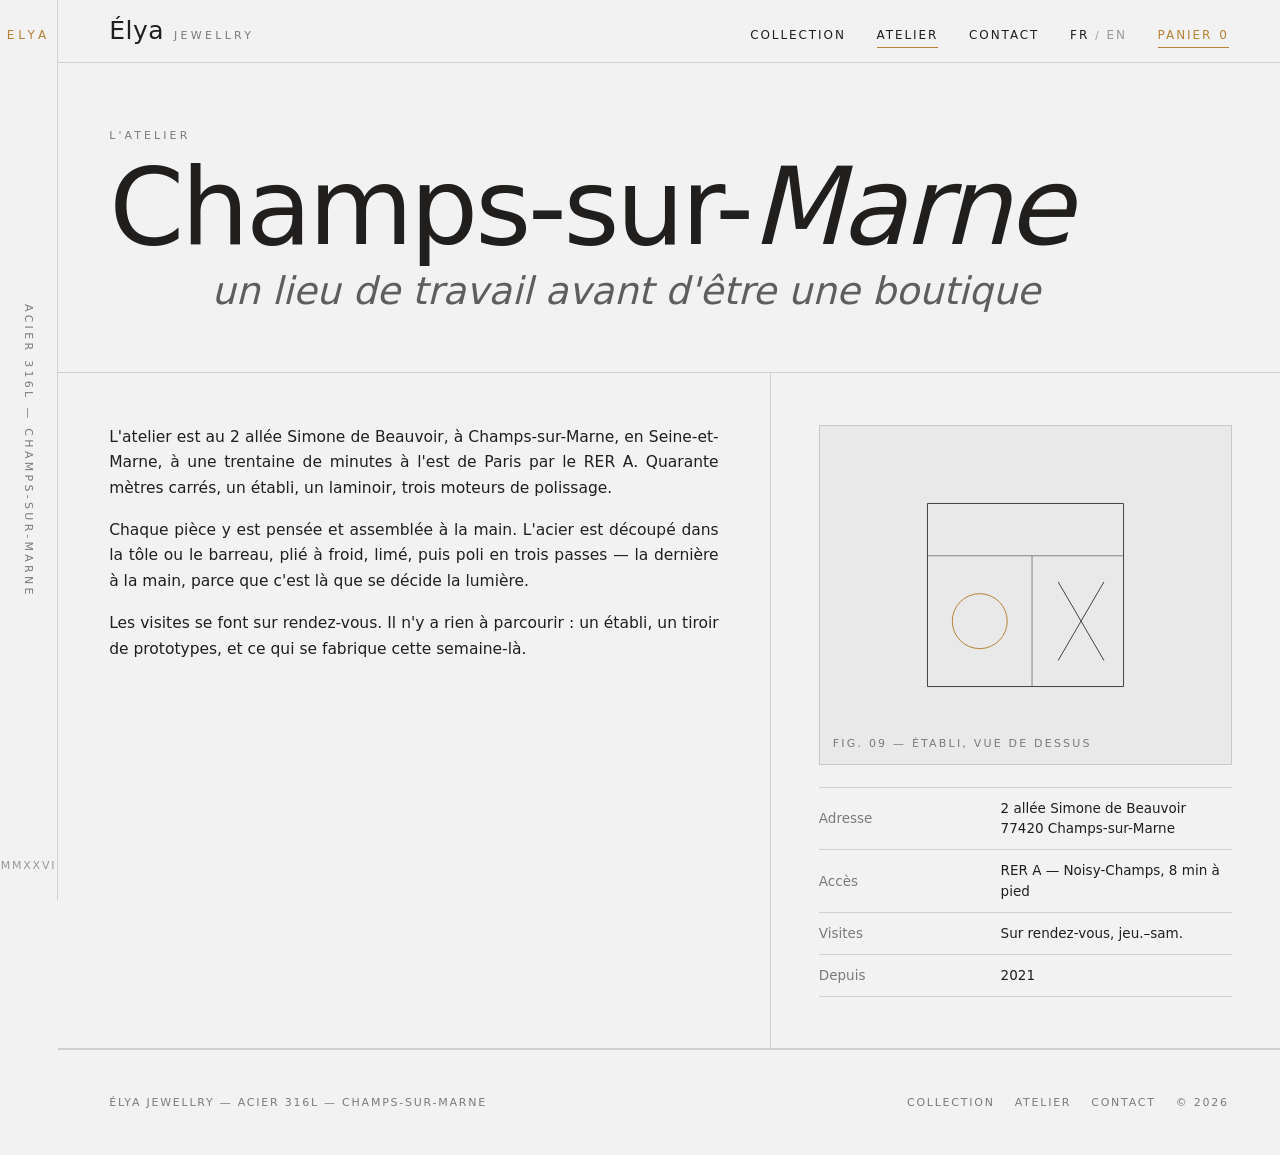
==== commit 33ce2e65: "Reconstruit le bundle en cinq pages statiques index.html etait une page empaquetee : un runtime inli" ====
--- a/atelier.html
+++ b/atelier.html
@@ -8,30 +8,30 @@
   <link rel="stylesheet" href="styles.css">
 </head>
 <body>
-  <div style="display: flex; min-height: 100vh; background: var(--color-bg); color: var(--color-text); font-family: var(--font-body); position: relative; overflow-x: hidden;">
+  <div style="display: flex; min-height: 100vh; background: var(--color-bg); color: var(--color-text); font-family: var(--font-body); position: relative; overflow-x: hidden; --color-accent: #b68235; --color-accent-700: #b68235;">
     <aside style="width: 58px; flex: 0 0 58px; border-right: 1px solid var(--color-divider); position: sticky; top: 0px; height: 100vh; display: flex; flex-direction: column; align-items: center; justify-content: space-between; padding: 26px 0px;" data-rail="">
       <span style="font-family: var(--font-heading); font-size: 12px; letter-spacing: 0.34em; text-transform: uppercase; color: var(--color-accent-700); font-feature-settings: &quot;tnum&quot;;">ELYA</span>
-      <span data-en="Steel 316L — Champs-sur-Marne" style="writing-mode: vertical-rl; font-size: 11px; letter-spacing: 0.3em; text-transform: uppercase; color: var(--color-neutral-700);">Acier 316L — Champs-sur-Marne</span>
-      <span style="font-size: 11px; letter-spacing: 0.16em; color: var(--color-neutral-700); font-feature-settings: &quot;tnum&quot;;">MMXXVI</span>
+      <span data-en="Steel 316L — Champs-sur-Marne" style="writing-mode: vertical-rl; font-size: 11px; letter-spacing: 0.3em; text-transform: uppercase; color: var(--color-neutral-600);">Acier 316L — Champs-sur-Marne</span>
+      <span style="font-size: 11px; letter-spacing: 0.16em; color: var(--color-neutral-500); font-feature-settings: &quot;tnum&quot;;">MMXXVI</span>
     </aside>
     <div style="flex: 1 1 auto; min-width: 0px;">
       <header style="position: sticky; top: 0px; z-index: 30; background: var(--color-bg); border-bottom: 1px solid var(--color-divider); display: flex; align-items: baseline; justify-content: space-between; gap: 18px; padding: 18px clamp(16px, 4vw, 54px) 14px; flex-wrap: wrap;">
-        <a href="index.html" style="font-family: var(--font-heading); font-weight: 500; font-size: clamp(19px, 2.2vw, 25px); letter-spacing: 0.02em; color: var(--color-text); line-height: 1;">Élya<span style="font-family: var(--font-body); font-size: 11px; letter-spacing: 0.3em; text-transform: uppercase; color: var(--color-neutral-700); margin-left: 10px;">Jewellry</span></a>
+        <a href="index.html" style="font-family: var(--font-heading); font-weight: 500; font-size: clamp(19px, 2.2vw, 25px); letter-spacing: 0.02em; color: var(--color-text); line-height: 1;">Élya<span style="font-family: var(--font-body); font-size: 11px; letter-spacing: 0.3em; text-transform: uppercase; color: var(--color-neutral-600); margin-left: 10px;">Jewellry</span></a>
         <nav style="display: flex; align-items: baseline; gap: clamp(14px, 2.4vw, 34px); font-size: 12px; letter-spacing: 0.16em; text-transform: uppercase; flex-wrap: wrap;">
           <a href="collection.html" data-en="Collection" style="color: var(--color-text);" data-nav="collection">Collection</a>
           <a href="atelier.html" data-en="Workshop" style="color: var(--color-text);" data-nav="atelier" data-active="">Atelier</a>
           <a href="contact.html" data-en="Contact" style="color: var(--color-text);" data-nav="contact">Contact</a>
-          <span style="display: inline-flex; gap: 6px; align-items: baseline; color: var(--color-neutral-700);">
+          <span style="display: inline-flex; gap: 6px; align-items: baseline; color: var(--color-neutral-500);">
             <a href="#" style="color: var(--color-text);" data-lang="fr">FR</a>
-            <span style="font-size: 11px;">/</span>
-            <a href="#" style="color: var(--color-neutral-700);" data-lang="en">EN</a>
+            <span style="font-size: 10px;">/</span>
+            <a href="#" style="color: var(--color-neutral-500);" data-lang="en">EN</a>
           </span>
           <a href="#" style="color: var(--color-accent-700); border-bottom: 1px solid var(--color-accent); padding-bottom: 2px; font-feature-settings: &quot;tnum&quot;;" data-cart-open=""><span data-en="Cart">Panier</span><span style="margin-left: 7px;" data-cart-count="">0</span></a>
         </nav>
       </header>
       <main style="animation: 0.4s ease 0s 1 normal both running elyaIn;">
         <section style="padding: clamp(30px, 5vw, 76px) clamp(16px, 4vw, 54px) 0px; border-bottom: 1px solid var(--color-divider);">
-          <p data-en="The workshop" style="font-size: 11px; letter-spacing: 0.28em; text-transform: uppercase; color: var(--color-neutral-700); margin: 0px 0px 16px;">L'atelier</p>
+          <p data-en="The workshop" style="font-size: 11px; letter-spacing: 0.28em; text-transform: uppercase; color: var(--color-neutral-600); margin: 0px 0px 16px;">L'atelier</p>
           <h1 style="font-family: var(--font-heading); font-weight: 300; font-size: clamp(44px, 8.4vw, 122px); line-height: 0.88; letter-spacing: -0.03em; margin: 0px 0px 8px;">Champs-sur-<span style="font-style: italic;">Marne</span></h1>
           <p data-en="a place of work before a shop" style="font-family: var(--font-heading); font-style: italic; font-weight: 300; font-size: clamp(20px, 3vw, 38px); margin: 0px 0px clamp(26px, 4vw, 54px); padding-left: clamp(20px, 8vw, 130px); color: var(--color-neutral-700);">un lieu de travail avant d'être une boutique</p>
         </section>
@@ -44,25 +44,25 @@
           <div style="grid-column: 8 / span 5; padding: clamp(28px, 4vw, 60px) clamp(16px, 4vw, 48px);" data-col="">
             <div style="background: var(--color-surface); position: relative; height: clamp(220px, 28vw, 340px); outline: 1px solid var(--color-divider); outline-offset: -1px; margin-bottom: 22px;">
               <div style="position: absolute; inset: 0px;"><img src="images/bench.svg" alt="" aria-hidden="true" style="display: block; width: 100%; height: 100%"></div>
-              <span data-en="Fig. 09 — Bench, plan view" style="position: absolute; left: 14px; bottom: 12px; font-size: 11px; letter-spacing: 0.2em; text-transform: uppercase; color: var(--color-neutral-700);">Fig. 09 — Établi, vue de dessus</span>
+              <span data-en="Fig. 09 — Bench, plan view" style="position: absolute; left: 14px; bottom: 12px; font-size: 11px; letter-spacing: 0.2em; text-transform: uppercase; color: var(--color-neutral-600);">Fig. 09 — Établi, vue de dessus</span>
             </div>
             <table style="width: 100%; border-collapse: collapse; font-size: 13.5px; font-feature-settings: &quot;tnum&quot;;">
               <tbody>
-                <tr style="border-top: 1px solid var(--color-divider);"><th data-en="Address" style="text-align: left; font-weight: 400; padding: 10px 0px; color: var(--color-neutral-700); width: 44%;">Adresse</th><td style="padding: 10px 0px;">2 allée Simone de Beauvoir<br>77420 Champs-sur-Marne</td></tr>
-                <tr style="border-top: 1px solid var(--color-divider);"><th data-en="Access" style="text-align: left; font-weight: 400; padding: 10px 0px; color: var(--color-neutral-700);">Accès</th><td data-en="RER A — Noisy-Champs, 8 min walk" style="padding: 10px 0px;">RER A — Noisy-Champs, 8 min à pied</td></tr>
-                <tr style="border-top: 1px solid var(--color-divider);"><th data-en="Visits" style="text-align: left; font-weight: 400; padding: 10px 0px; color: var(--color-neutral-700);">Visites</th><td data-en="By appointment, Thu–Sat" style="padding: 10px 0px;">Sur rendez-vous, jeu.–sam.</td></tr>
-                <tr style="border-top: 1px solid var(--color-divider); border-bottom: 1px solid var(--color-divider);"><th data-en="Since" style="text-align: left; font-weight: 400; padding: 10px 0px; color: var(--color-neutral-700);">Depuis</th><td style="padding: 10px 0px;">2021</td></tr>
+                <tr style="border-top: 1px solid var(--color-divider);"><th data-en="Address" style="text-align: left; font-weight: 400; padding: 10px 0px; color: var(--color-neutral-600); width: 44%;">Adresse</th><td style="padding: 10px 0px;">2 allée Simone de Beauvoir<br>77420 Champs-sur-Marne</td></tr>
+                <tr style="border-top: 1px solid var(--color-divider);"><th data-en="Access" style="text-align: left; font-weight: 400; padding: 10px 0px; color: var(--color-neutral-600);">Accès</th><td data-en="RER A — Noisy-Champs, 8 min walk" style="padding: 10px 0px;">RER A — Noisy-Champs, 8 min à pied</td></tr>
+                <tr style="border-top: 1px solid var(--color-divider);"><th data-en="Visits" style="text-align: left; font-weight: 400; padding: 10px 0px; color: var(--color-neutral-600);">Visites</th><td data-en="By appointment, Thu–Sat" style="padding: 10px 0px;">Sur rendez-vous, jeu.–sam.</td></tr>
+                <tr style="border-top: 1px solid var(--color-divider); border-bottom: 1px solid var(--color-divider);"><th data-en="Since" style="text-align: left; font-weight: 400; padding: 10px 0px; color: var(--color-neutral-600);">Depuis</th><td style="padding: 10px 0px;">2021</td></tr>
               </tbody>
             </table>
           </div>
         </section>
       </main>
-      <footer style="border-top: 1px solid var(--color-divider); padding: clamp(24px, 4vw, 44px) clamp(16px, 4vw, 54px); display: flex; justify-content: space-between; gap: 18px; flex-wrap: wrap; font-size: 11px; letter-spacing: 0.16em; text-transform: uppercase; color: var(--color-neutral-700);">
+      <footer style="border-top: 1px solid var(--color-divider); padding: clamp(24px, 4vw, 44px) clamp(16px, 4vw, 54px); display: flex; justify-content: space-between; gap: 18px; flex-wrap: wrap; font-size: 11px; letter-spacing: 0.16em; text-transform: uppercase; color: var(--color-neutral-600);">
         <span data-en="Élya Jewellry — 316L steel — Champs-sur-Marne">Élya Jewellry — acier 316L — Champs-sur-Marne</span>
         <span style="display: flex; gap: 20px; flex-wrap: wrap;">
-          <a href="collection.html" data-en="Collection" style="color: var(--color-neutral-700);">Collection</a>
-          <a href="atelier.html" data-en="Workshop" style="color: var(--color-neutral-700);">Atelier</a>
-          <a href="contact.html" style="color: var(--color-neutral-700);">Contact</a>
+          <a href="collection.html" data-en="Collection" style="color: var(--color-neutral-600);">Collection</a>
+          <a href="atelier.html" data-en="Workshop" style="color: var(--color-neutral-600);">Atelier</a>
+          <a href="contact.html" style="color: var(--color-neutral-600);">Contact</a>
           <span style="font-feature-settings: &quot;tnum&quot;;">© 2026</span>
         </span>
       </footer>
@@ -73,15 +73,15 @@
     <div style="width: min(400px, 92vw); background: var(--color-bg); border-left: 1px solid var(--color-divider); padding: 24px clamp(18px, 3vw, 30px); overflow-y: auto; box-shadow: var(--shadow-lg);">
       <div style="display: flex; justify-content: space-between; align-items: baseline; border-bottom: 1px solid var(--color-divider); padding-bottom: 12px; margin-bottom: 18px;">
         <span data-en="Cart" style="font-size: 11px; letter-spacing: 0.24em; text-transform: uppercase;">Panier</span>
-        <a href="#" data-en="Close" style="font-size: 11px; letter-spacing: 0.2em; text-transform: uppercase; color: var(--color-neutral-700);" data-cart-close="">Fermer</a>
+        <a href="#" data-en="Close" style="font-size: 11px; letter-spacing: 0.2em; text-transform: uppercase; color: var(--color-neutral-600);" data-cart-close="">Fermer</a>
       </div>
-      <p data-en="Empty for now." style="font-size: 14px; color: var(--color-neutral-700); margin: 0px;" data-cart-empty="">Vide pour l'instant.</p>
+      <p data-en="Empty for now." style="font-size: 14px; color: var(--color-neutral-600); margin: 0px;" data-cart-empty="">Vide pour l'instant.</p>
       <div data-cart-lines=""></div><div style="display: flex; justify-content: space-between; align-items: baseline; border-top: 1px solid var(--color-text); padding-top: 12px; margin-top: 4px;">
         <span data-en="Total" style="font-size: 11px; letter-spacing: 0.22em; text-transform: uppercase;">Total</span>
         <span style="font-family: var(--font-heading); font-size: 22px; font-feature-settings: &quot;tnum&quot;;" data-cart-total="">0 €</span>
       </div>
       <button class="btn btn-primary btn-block" data-en="Checkout" style="margin-top: 18px; letter-spacing: 0.14em; text-transform: uppercase; font-size: 12px; padding: 13px;">Passer commande</button>
-      <p data-en="Mockup — no payment is processed." style="font-size: 11.5px; color: var(--color-neutral-700); margin: 12px 0px 0px; line-height: 1.55;">Maquette — aucun paiement n'est traité.</p>
+      <p data-en="Mockup — no payment is processed." style="font-size: 11.5px; color: var(--color-neutral-500); margin: 12px 0px 0px; line-height: 1.55;">Maquette — aucun paiement n'est traité.</p>
     </div>
   </div>
   <script src="main.js" defer></script>
--- a/styles.css
+++ b/styles.css
@@ -342,10 +342,7 @@
 }
 .btn svg { display: block; }
 .btn:disabled { opacity: 0.45; cursor: not-allowed; }
-/* Le trait reste le laiton de marque ; le libellé descend à l'échelon 700.
-   #b68235 ne mesure que 3,02:1 — assez pour une bordure d'1px, pas pour du
-   texte de 14px. La règle générale : le laiton trace, l'échelon 700 écrit. */
-.btn-primary { color: var(--color-accent-700); border-color: var(--color-accent); }
+.btn-primary { color: var(--color-accent); border-color: var(--color-accent); }
 .btn-primary:hover { background: color-mix(in srgb, var(--color-accent) 12%, transparent); }
 .btn-primary:active { background: color-mix(in srgb, var(--color-accent) 22%, transparent); }
 .btn-secondary { border-color: var(--color-divider); }
@@ -364,7 +361,7 @@
 }
 .input {
   width: 100%; min-height: 36px; padding: 6px 10px; font: inherit;
-  font-size: 14px; color: var(--color-text); caret-color: var(--color-accent-700);
+  font-size: 14px; color: var(--color-text); caret-color: var(--color-accent);
   background: transparent;
   border: 1px solid var(--color-divider); border-radius: var(--radius-md);
 }
@@ -937,10 +934,7 @@
   html { -webkit-text-size-adjust: 100%; }
   body { margin: 0; background: #f3f2f2; }
   a { color: var(--color-accent-700); text-decoration: none; }
-  /* Le survol descend la rampe au lieu de la remonter : l'échelon 600 (#a06f24)
-     ne mesure que 3,92:1 sur le fond, sous le seuil AA que l'état au repos
-     respecte. Un lien ne doit pas devenir moins lisible quand on le vise. */
-  a:hover { color: var(--color-accent-800); }
+  a:hover { color: var(--color-accent-600); }
   ::-webkit-scrollbar { height: 6px; width: 6px; }
   ::-webkit-scrollbar-thumb { background: color-mix(in srgb, #201f1d 22%, transparent); }
   @keyframes elyaIn { from { opacity: 0; transform: translateY(6px); } to { opacity: 1; transform: none; } }
@@ -966,36 +960,3 @@
 /* Le tiroir du panier porte un display: flex inline, qui l'emporterait sur le
    display: none que le navigateur applique à [hidden]. */
 [hidden] { display: none !important; }
-
-/* ── Surfaces dessinées par le navigateur ──────────────────────────────────
-   Anneau de focus, sélection de texte, curseur de saisie et ascenseurs
-   arrivaient avec les valeurs par défaut du navigateur, qui n'appartiennent à
-   aucun système. On les tire de la palette pour qu'ils soient identiques d'un
-   navigateur à l'autre, au lieu de dépendre de ce que chacun décide. */
-
-:focus-visible {
-  /* L'échelon 700 mesure 5,97:1 sur le fond ; le laiton de marque (#b68235)
-     n'atteint que 3,02:1, soit deux centièmes au-dessus du minimum exigé d'un
-     indicateur de focus. Même famille, marge réelle. */
-  outline: 2px solid var(--color-accent-700);
-  outline-offset: 2px;
-}
-
-/* §2 réserve le laiton au trait et interdit son usage en aplat : la sélection
-   reste donc sur la rampe neutre. */
-::selection {
-  background: var(--color-neutral-300);
-  color: var(--color-text);
-}
-
-/* .input porte déjà son caret ; ceci couvre les champs sans la classe. */
-input,
-textarea {
-  caret-color: var(--color-accent-700);
-}
-
-/* Parité Firefox avec la règle ::-webkit-scrollbar ci-dessus. */
-html {
-  scrollbar-width: thin;
-  scrollbar-color: color-mix(in srgb, #201f1d 22%, transparent) transparent;
-}
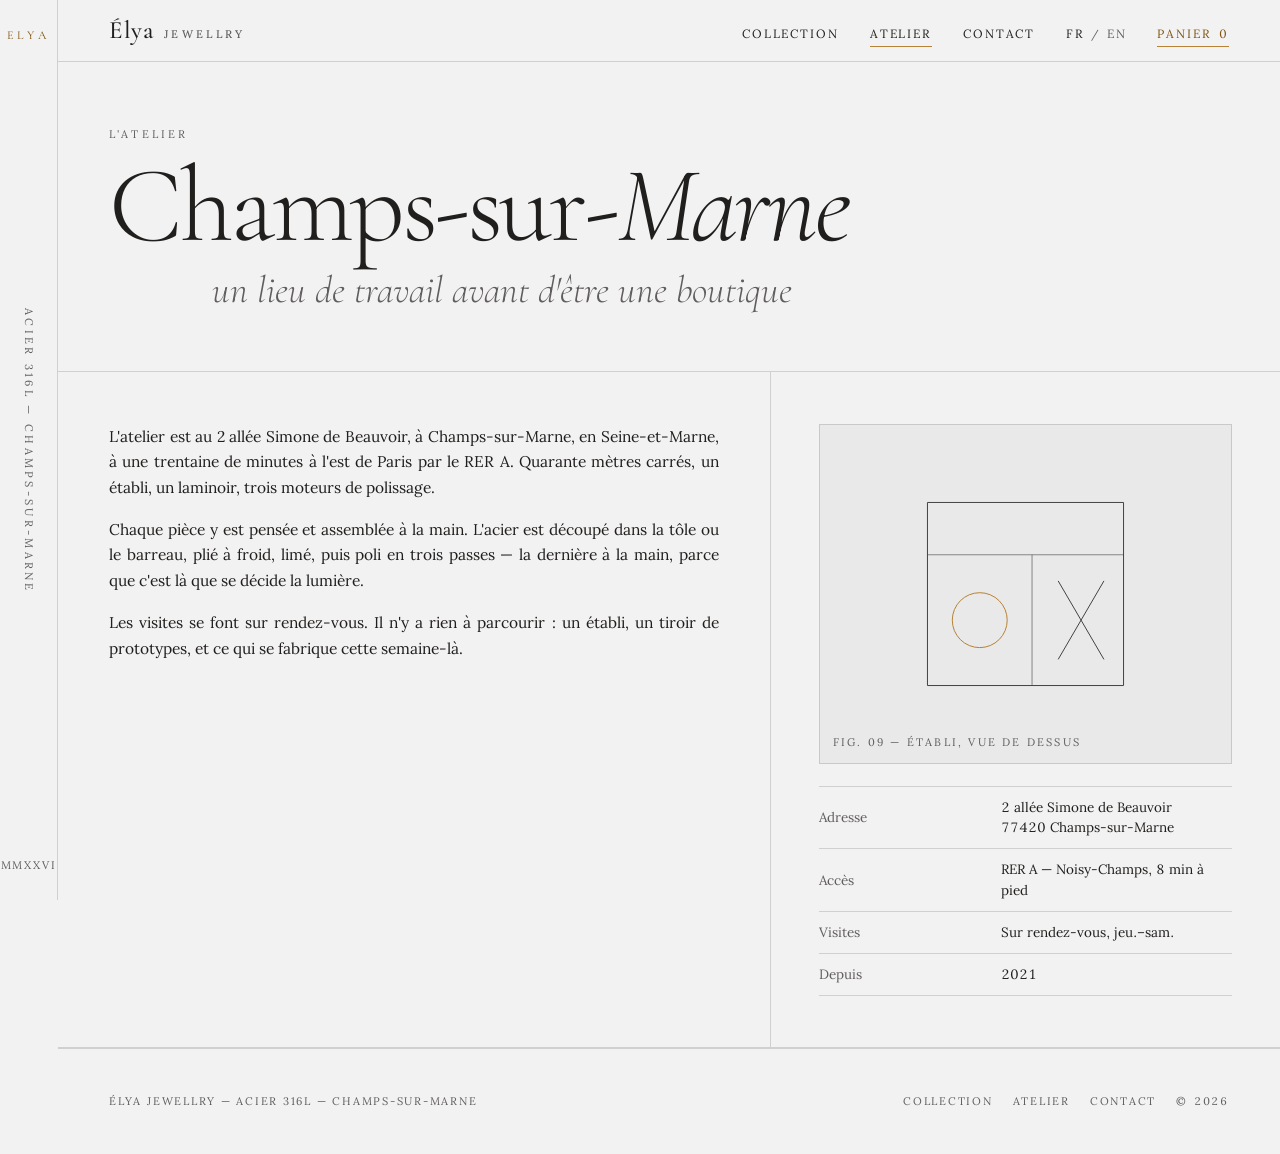
==== commit 1d415b95: "Rend les controles accessibles et le formulaire resistant Onze <a href="#"> detournes en boutons dis" ====
--- a/atelier.html
+++ b/atelier.html
@@ -8,30 +8,31 @@
   <link rel="stylesheet" href="styles.css">
 </head>
 <body>
-  <div style="display: flex; min-height: 100vh; background: var(--color-bg); color: var(--color-text); font-family: var(--font-body); position: relative; overflow-x: hidden; --color-accent: #b68235; --color-accent-700: #b68235;">
-    <aside style="width: 58px; flex: 0 0 58px; border-right: 1px solid var(--color-divider); position: sticky; top: 0px; height: 100vh; display: flex; flex-direction: column; align-items: center; justify-content: space-between; padding: 26px 0px;" data-rail="">
+  <a class="skip-link" href="#contenu" data-skip data-en="Skip to content">Aller au contenu</a>
+  <div style="display: flex; min-height: 100vh; background: var(--color-bg); color: var(--color-text); font-family: var(--font-body); position: relative; overflow-x: hidden;">
+    <aside aria-hidden="true" style="width: 58px; flex: 0 0 58px; border-right: 1px solid var(--color-divider); position: sticky; top: 0px; height: 100vh; display: flex; flex-direction: column; align-items: center; justify-content: space-between; padding: 26px 0px;" data-rail="">
       <span style="font-family: var(--font-heading); font-size: 12px; letter-spacing: 0.34em; text-transform: uppercase; color: var(--color-accent-700); font-feature-settings: &quot;tnum&quot;;">ELYA</span>
-      <span data-en="Steel 316L — Champs-sur-Marne" style="writing-mode: vertical-rl; font-size: 11px; letter-spacing: 0.3em; text-transform: uppercase; color: var(--color-neutral-600);">Acier 316L — Champs-sur-Marne</span>
-      <span style="font-size: 11px; letter-spacing: 0.16em; color: var(--color-neutral-500); font-feature-settings: &quot;tnum&quot;;">MMXXVI</span>
+      <span data-en="Steel 316L — Champs-sur-Marne" style="writing-mode: vertical-rl; font-size: 11px; letter-spacing: 0.3em; text-transform: uppercase; color: var(--color-neutral-700);">Acier 316L — Champs-sur-Marne</span>
+      <span style="font-size: 11px; letter-spacing: 0.16em; color: var(--color-neutral-700); font-feature-settings: &quot;tnum&quot;;">MMXXVI</span>
     </aside>
     <div style="flex: 1 1 auto; min-width: 0px;">
       <header style="position: sticky; top: 0px; z-index: 30; background: var(--color-bg); border-bottom: 1px solid var(--color-divider); display: flex; align-items: baseline; justify-content: space-between; gap: 18px; padding: 18px clamp(16px, 4vw, 54px) 14px; flex-wrap: wrap;">
-        <a href="index.html" style="font-family: var(--font-heading); font-weight: 500; font-size: clamp(19px, 2.2vw, 25px); letter-spacing: 0.02em; color: var(--color-text); line-height: 1;">Élya<span style="font-family: var(--font-body); font-size: 11px; letter-spacing: 0.3em; text-transform: uppercase; color: var(--color-neutral-600); margin-left: 10px;">Jewellry</span></a>
+        <a href="index.html" style="font-family: var(--font-heading); font-weight: 500; font-size: clamp(19px, 2.2vw, 25px); letter-spacing: 0.02em; color: var(--color-text); line-height: 1;">Élya<span style="font-family: var(--font-body); font-size: 11px; letter-spacing: 0.3em; text-transform: uppercase; color: var(--color-neutral-700); margin-left: 10px;">Jewellry</span></a>
         <nav style="display: flex; align-items: baseline; gap: clamp(14px, 2.4vw, 34px); font-size: 12px; letter-spacing: 0.16em; text-transform: uppercase; flex-wrap: wrap;">
           <a href="collection.html" data-en="Collection" style="color: var(--color-text);" data-nav="collection">Collection</a>
-          <a href="atelier.html" data-en="Workshop" style="color: var(--color-text);" data-nav="atelier" data-active="">Atelier</a>
+          <a href="atelier.html" data-en="Workshop" style="color: var(--color-text);" data-nav="atelier" data-active="" aria-current="page">Atelier</a>
           <a href="contact.html" data-en="Contact" style="color: var(--color-text);" data-nav="contact">Contact</a>
-          <span style="display: inline-flex; gap: 6px; align-items: baseline; color: var(--color-neutral-500);">
-            <a href="#" style="color: var(--color-text);" data-lang="fr">FR</a>
-            <span style="font-size: 10px;">/</span>
-            <a href="#" style="color: var(--color-neutral-500);" data-lang="en">EN</a>
+          <span style="display: inline-flex; gap: 6px; align-items: baseline; color: var(--color-neutral-700);">
+            <button type="button" class="as-link" style="color: var(--color-text);" data-lang="fr" lang="fr" aria-pressed="true">FR</button>
+            <span style="font-size: 11px;">/</span>
+            <button type="button" class="as-link" style="color: var(--color-neutral-700);" data-lang="en" lang="en" aria-pressed="false">EN</button>
           </span>
-          <a href="#" style="color: var(--color-accent-700); border-bottom: 1px solid var(--color-accent); padding-bottom: 2px; font-feature-settings: &quot;tnum&quot;;" data-cart-open=""><span data-en="Cart">Panier</span><span style="margin-left: 7px;" data-cart-count="">0</span></a>
+          <button type="button" class="as-link" style="color: var(--color-accent-700); border-bottom: 1px solid var(--color-accent); padding-bottom: 2px; font-feature-settings: &quot;tnum&quot;;" data-cart-open="" aria-expanded="false" aria-controls="panier"><span data-en="Cart">Panier</span><span style="margin-left: 7px;" data-cart-count="">0</span></button>
         </nav>
       </header>
-      <main style="animation: 0.4s ease 0s 1 normal both running elyaIn;">
+      <main id="contenu" tabindex="-1" style="animation: 0.4s ease 0s 1 normal both running elyaIn;">
         <section style="padding: clamp(30px, 5vw, 76px) clamp(16px, 4vw, 54px) 0px; border-bottom: 1px solid var(--color-divider);">
-          <p data-en="The workshop" style="font-size: 11px; letter-spacing: 0.28em; text-transform: uppercase; color: var(--color-neutral-600); margin: 0px 0px 16px;">L'atelier</p>
+          <p data-en="The workshop" style="font-size: 11px; letter-spacing: 0.28em; text-transform: uppercase; color: var(--color-neutral-700); margin: 0px 0px 16px;">L'atelier</p>
           <h1 style="font-family: var(--font-heading); font-weight: 300; font-size: clamp(44px, 8.4vw, 122px); line-height: 0.88; letter-spacing: -0.03em; margin: 0px 0px 8px;">Champs-sur-<span style="font-style: italic;">Marne</span></h1>
           <p data-en="a place of work before a shop" style="font-family: var(--font-heading); font-style: italic; font-weight: 300; font-size: clamp(20px, 3vw, 38px); margin: 0px 0px clamp(26px, 4vw, 54px); padding-left: clamp(20px, 8vw, 130px); color: var(--color-neutral-700);">un lieu de travail avant d'être une boutique</p>
         </section>
@@ -44,44 +45,44 @@
           <div style="grid-column: 8 / span 5; padding: clamp(28px, 4vw, 60px) clamp(16px, 4vw, 48px);" data-col="">
             <div style="background: var(--color-surface); position: relative; height: clamp(220px, 28vw, 340px); outline: 1px solid var(--color-divider); outline-offset: -1px; margin-bottom: 22px;">
               <div style="position: absolute; inset: 0px;"><img src="images/bench.svg" alt="" aria-hidden="true" style="display: block; width: 100%; height: 100%"></div>
-              <span data-en="Fig. 09 — Bench, plan view" style="position: absolute; left: 14px; bottom: 12px; font-size: 11px; letter-spacing: 0.2em; text-transform: uppercase; color: var(--color-neutral-600);">Fig. 09 — Établi, vue de dessus</span>
+              <span data-en="Fig. 09 — Bench, plan view" style="position: absolute; left: 14px; bottom: 12px; font-size: 11px; letter-spacing: 0.2em; text-transform: uppercase; color: var(--color-neutral-700);">Fig. 09 — Établi, vue de dessus</span>
             </div>
             <table style="width: 100%; border-collapse: collapse; font-size: 13.5px; font-feature-settings: &quot;tnum&quot;;">
               <tbody>
-                <tr style="border-top: 1px solid var(--color-divider);"><th data-en="Address" style="text-align: left; font-weight: 400; padding: 10px 0px; color: var(--color-neutral-600); width: 44%;">Adresse</th><td style="padding: 10px 0px;">2 allée Simone de Beauvoir<br>77420 Champs-sur-Marne</td></tr>
-                <tr style="border-top: 1px solid var(--color-divider);"><th data-en="Access" style="text-align: left; font-weight: 400; padding: 10px 0px; color: var(--color-neutral-600);">Accès</th><td data-en="RER A — Noisy-Champs, 8 min walk" style="padding: 10px 0px;">RER A — Noisy-Champs, 8 min à pied</td></tr>
-                <tr style="border-top: 1px solid var(--color-divider);"><th data-en="Visits" style="text-align: left; font-weight: 400; padding: 10px 0px; color: var(--color-neutral-600);">Visites</th><td data-en="By appointment, Thu–Sat" style="padding: 10px 0px;">Sur rendez-vous, jeu.–sam.</td></tr>
-                <tr style="border-top: 1px solid var(--color-divider); border-bottom: 1px solid var(--color-divider);"><th data-en="Since" style="text-align: left; font-weight: 400; padding: 10px 0px; color: var(--color-neutral-600);">Depuis</th><td style="padding: 10px 0px;">2021</td></tr>
+                <tr style="border-top: 1px solid var(--color-divider);"><th data-en="Address" style="text-align: left; font-weight: 400; padding: 10px 0px; color: var(--color-neutral-700); width: 44%;">Adresse</th><td style="padding: 10px 0px;">2 allée Simone de Beauvoir<br>77420 Champs-sur-Marne</td></tr>
+                <tr style="border-top: 1px solid var(--color-divider);"><th data-en="Access" style="text-align: left; font-weight: 400; padding: 10px 0px; color: var(--color-neutral-700);">Accès</th><td data-en="RER A — Noisy-Champs, 8 min walk" style="padding: 10px 0px;">RER A — Noisy-Champs, 8 min à pied</td></tr>
+                <tr style="border-top: 1px solid var(--color-divider);"><th data-en="Visits" style="text-align: left; font-weight: 400; padding: 10px 0px; color: var(--color-neutral-700);">Visites</th><td data-en="By appointment, Thu–Sat" style="padding: 10px 0px;">Sur rendez-vous, jeu.–sam.</td></tr>
+                <tr style="border-top: 1px solid var(--color-divider); border-bottom: 1px solid var(--color-divider);"><th data-en="Since" style="text-align: left; font-weight: 400; padding: 10px 0px; color: var(--color-neutral-700);">Depuis</th><td style="padding: 10px 0px;">2021</td></tr>
               </tbody>
             </table>
           </div>
         </section>
       </main>
-      <footer style="border-top: 1px solid var(--color-divider); padding: clamp(24px, 4vw, 44px) clamp(16px, 4vw, 54px); display: flex; justify-content: space-between; gap: 18px; flex-wrap: wrap; font-size: 11px; letter-spacing: 0.16em; text-transform: uppercase; color: var(--color-neutral-600);">
+      <footer style="border-top: 1px solid var(--color-divider); padding: clamp(24px, 4vw, 44px) clamp(16px, 4vw, 54px); display: flex; justify-content: space-between; gap: 18px; flex-wrap: wrap; font-size: 11px; letter-spacing: 0.16em; text-transform: uppercase; color: var(--color-neutral-700);">
         <span data-en="Élya Jewellry — 316L steel — Champs-sur-Marne">Élya Jewellry — acier 316L — Champs-sur-Marne</span>
         <span style="display: flex; gap: 20px; flex-wrap: wrap;">
-          <a href="collection.html" data-en="Collection" style="color: var(--color-neutral-600);">Collection</a>
-          <a href="atelier.html" data-en="Workshop" style="color: var(--color-neutral-600);">Atelier</a>
-          <a href="contact.html" style="color: var(--color-neutral-600);">Contact</a>
+          <a href="collection.html" data-en="Collection" style="color: var(--color-neutral-700);">Collection</a>
+          <a href="atelier.html" data-en="Workshop" style="color: var(--color-neutral-700);">Atelier</a>
+          <a href="contact.html" style="color: var(--color-neutral-700);">Contact</a>
           <span style="font-feature-settings: &quot;tnum&quot;;">© 2026</span>
         </span>
       </footer>
     </div>
   </div>
-  <div style="position: fixed; inset: 0px; z-index: 60; display: flex; justify-content: flex-end; background: rgba(23, 22, 20, 0.28);" data-cart="" hidden="">
-    <div style="flex: 1 1 auto;" data-cart-close=""></div>
+  <div style="position: fixed; inset: 0px; z-index: 60; display: flex; justify-content: flex-end; background: rgba(23, 22, 20, 0.28);" data-cart="" id="panier" role="dialog" aria-modal="true" aria-label="Panier" hidden="">
+    <div style="flex: 1 1 auto;" data-cart-close="" aria-hidden="true"></div>
     <div style="width: min(400px, 92vw); background: var(--color-bg); border-left: 1px solid var(--color-divider); padding: 24px clamp(18px, 3vw, 30px); overflow-y: auto; box-shadow: var(--shadow-lg);">
       <div style="display: flex; justify-content: space-between; align-items: baseline; border-bottom: 1px solid var(--color-divider); padding-bottom: 12px; margin-bottom: 18px;">
         <span data-en="Cart" style="font-size: 11px; letter-spacing: 0.24em; text-transform: uppercase;">Panier</span>
-        <a href="#" data-en="Close" style="font-size: 11px; letter-spacing: 0.2em; text-transform: uppercase; color: var(--color-neutral-600);" data-cart-close="">Fermer</a>
+        <button type="button" class="as-link" data-en="Close" style="font-size: 11px; letter-spacing: 0.2em; text-transform: uppercase; color: var(--color-neutral-700);" data-cart-close="">Fermer</button>
       </div>
-      <p data-en="Empty for now." style="font-size: 14px; color: var(--color-neutral-600); margin: 0px;" data-cart-empty="">Vide pour l'instant.</p>
+      <p data-en="Empty for now." style="font-size: 14px; color: var(--color-neutral-700); margin: 0px;" data-cart-empty="">Vide pour l'instant.</p>
       <div data-cart-lines=""></div><div style="display: flex; justify-content: space-between; align-items: baseline; border-top: 1px solid var(--color-text); padding-top: 12px; margin-top: 4px;">
         <span data-en="Total" style="font-size: 11px; letter-spacing: 0.22em; text-transform: uppercase;">Total</span>
         <span style="font-family: var(--font-heading); font-size: 22px; font-feature-settings: &quot;tnum&quot;;" data-cart-total="">0 €</span>
       </div>
       <button class="btn btn-primary btn-block" data-en="Checkout" style="margin-top: 18px; letter-spacing: 0.14em; text-transform: uppercase; font-size: 12px; padding: 13px;">Passer commande</button>
-      <p data-en="Mockup — no payment is processed." style="font-size: 11.5px; color: var(--color-neutral-500); margin: 12px 0px 0px; line-height: 1.55;">Maquette — aucun paiement n'est traité.</p>
+      <p data-en="Mockup — no payment is processed." style="font-size: 11.5px; color: var(--color-neutral-700); margin: 12px 0px 0px; line-height: 1.55;">Maquette — aucun paiement n'est traité.</p>
     </div>
   </div>
   <script src="main.js" defer></script>
--- a/styles.css
+++ b/styles.css
@@ -342,7 +342,10 @@
 }
 .btn svg { display: block; }
 .btn:disabled { opacity: 0.45; cursor: not-allowed; }
-.btn-primary { color: var(--color-accent); border-color: var(--color-accent); }
+/* Le trait reste le laiton de marque ; le libellé descend à l'échelon 700.
+   #b68235 ne mesure que 3,02:1 — assez pour une bordure d'1px, pas pour du
+   texte de 14px. La règle générale : le laiton trace, l'échelon 700 écrit. */
+.btn-primary { color: var(--color-accent-700); border-color: var(--color-accent); }
 .btn-primary:hover { background: color-mix(in srgb, var(--color-accent) 12%, transparent); }
 .btn-primary:active { background: color-mix(in srgb, var(--color-accent) 22%, transparent); }
 .btn-secondary { border-color: var(--color-divider); }
@@ -361,7 +364,7 @@
 }
 .input {
   width: 100%; min-height: 36px; padding: 6px 10px; font: inherit;
-  font-size: 14px; color: var(--color-text); caret-color: var(--color-accent);
+  font-size: 14px; color: var(--color-text); caret-color: var(--color-accent-700);
   background: transparent;
   border: 1px solid var(--color-divider); border-radius: var(--radius-md);
 }
@@ -934,7 +937,10 @@
   html { -webkit-text-size-adjust: 100%; }
   body { margin: 0; background: #f3f2f2; }
   a { color: var(--color-accent-700); text-decoration: none; }
-  a:hover { color: var(--color-accent-600); }
+  /* Le survol descend la rampe au lieu de la remonter : l'échelon 600 (#a06f24)
+     ne mesure que 3,92:1 sur le fond, sous le seuil AA que l'état au repos
+     respecte. Un lien ne doit pas devenir moins lisible quand on le vise. */
+  a:hover { color: var(--color-accent-800); }
   ::-webkit-scrollbar { height: 6px; width: 6px; }
   ::-webkit-scrollbar-thumb { background: color-mix(in srgb, #201f1d 22%, transparent); }
   @keyframes elyaIn { from { opacity: 0; transform: translateY(6px); } to { opacity: 1; transform: none; } }
@@ -960,3 +966,119 @@
 /* Le tiroir du panier porte un display: flex inline, qui l'emporterait sur le
    display: none que le navigateur applique à [hidden]. */
 [hidden] { display: none !important; }
+
+/* ── Surfaces dessinées par le navigateur ──────────────────────────────────
+   Anneau de focus, sélection de texte, curseur de saisie et ascenseurs
+   arrivaient avec les valeurs par défaut du navigateur, qui n'appartiennent à
+   aucun système. On les tire de la palette pour qu'ils soient identiques d'un
+   navigateur à l'autre, au lieu de dépendre de ce que chacun décide. */
+
+:focus-visible {
+  /* L'échelon 700 mesure 5,97:1 sur le fond ; le laiton de marque (#b68235)
+     n'atteint que 3,02:1, soit deux centièmes au-dessus du minimum exigé d'un
+     indicateur de focus. Même famille, marge réelle. */
+  outline: 2px solid var(--color-accent-700);
+  outline-offset: 2px;
+}
+
+/* §2 réserve le laiton au trait et interdit son usage en aplat : la sélection
+   reste donc sur la rampe neutre. */
+::selection {
+  background: var(--color-neutral-300);
+  color: var(--color-text);
+}
+
+/* .input porte déjà son caret ; ceci couvre les champs sans la classe. */
+input,
+textarea {
+  caret-color: var(--color-accent-700);
+}
+
+/* Parité Firefox avec la règle ::-webkit-scrollbar ci-dessus. */
+html {
+  scrollbar-width: thin;
+  scrollbar-color: color-mix(in srgb, #201f1d 22%, transparent) transparent;
+}
+
+/* ── Contrôles et sémantique ───────────────────────────────────────────────
+   Filtres, bascule de langue et ouverture du panier sont des boutons, pas des
+   liens : ils n'emmènent nulle part. .as-link leur retire le châssis que le
+   navigateur ajoute, sans rien changer à l'apparence — les styles en ligne
+   conservés dans le HTML l'emportent sur les bordures et marges remises à zéro
+   ici, et c'est voulu. */
+.as-link {
+  font: inherit;
+  letter-spacing: inherit;
+  text-transform: inherit;
+  color: inherit;
+  background: none;
+  border: 0;
+  margin: 0;
+  padding: 0;
+  cursor: pointer;
+  text-align: inherit;
+}
+
+/* Réservé aux lecteurs d'écran : présent dans l'arbre d'accessibilité,
+   absent de l'écran. Pas de display:none, qui le retirerait des deux. */
+.visually-hidden {
+  position: absolute;
+  width: 1px;
+  height: 1px;
+  margin: -1px;
+  padding: 0;
+  overflow: hidden;
+  clip-path: inset(50%);
+  white-space: nowrap;
+  border: 0;
+}
+
+/* Onze liens d'en-tête précèdent le contenu sur chaque page. */
+.skip-link {
+  position: absolute;
+  left: 8px;
+  top: 8px;
+  z-index: 100;
+  transform: translateY(calc(-100% - 12px));
+  background: var(--color-bg);
+  color: var(--color-text);
+  border: 1px solid var(--color-accent);
+  padding: 10px 16px;
+  font-size: 12px;
+  letter-spacing: 0.16em;
+  text-transform: uppercase;
+  transition: transform 180ms cubic-bezier(0.22, 0.61, 0.36, 1);
+}
+/* :focus et non :focus-visible — ce lien n'est atteignable qu'au clavier, et
+   certaines technologies d'assistance y posent le focus sans que l'heuristique
+   de :focus-visible se déclenche. Un lien d'évitement invisible ne sert à rien. */
+.skip-link:focus { transform: translateY(0); }
+@media (prefers-reduced-motion: reduce) {
+  .skip-link { transition: none; }
+}
+
+/* ── Formulaire ───────────────────────────────────────────────────────────
+   §2 n'autorise aucune seconde couleur d'accent : une erreur ne peut donc pas
+   être rouge. Elle se signale par l'encre pleine — le contraste le plus fort
+   de la palette — et par un filet laiton sous le champ. Ne jamais dépendre de
+   la seule couleur est de toute façon la bonne règle (WCAG 1.4.1) ; ici c'est
+   le texte et aria-invalid qui portent le sens. */
+.field-error {
+  margin: 6px 0 0;
+  font-size: 12px;
+  line-height: 1.45;
+  color: var(--color-text);
+}
+.input[aria-invalid='true'] {
+  border-color: var(--color-accent);
+  box-shadow: inset 0 -1px 0 var(--color-accent);
+}
+
+/* iOS Safari force le zoom sur un champ de moins de 16px et casse la mise en
+   page. Ciblé sur le pointeur grossier plutôt que sur la largeur : c'est le
+   tactile qui déclenche le zoom, pas l'étroitesse. */
+@media (pointer: coarse) {
+  .input {
+    font-size: 16px;
+  }
+}
